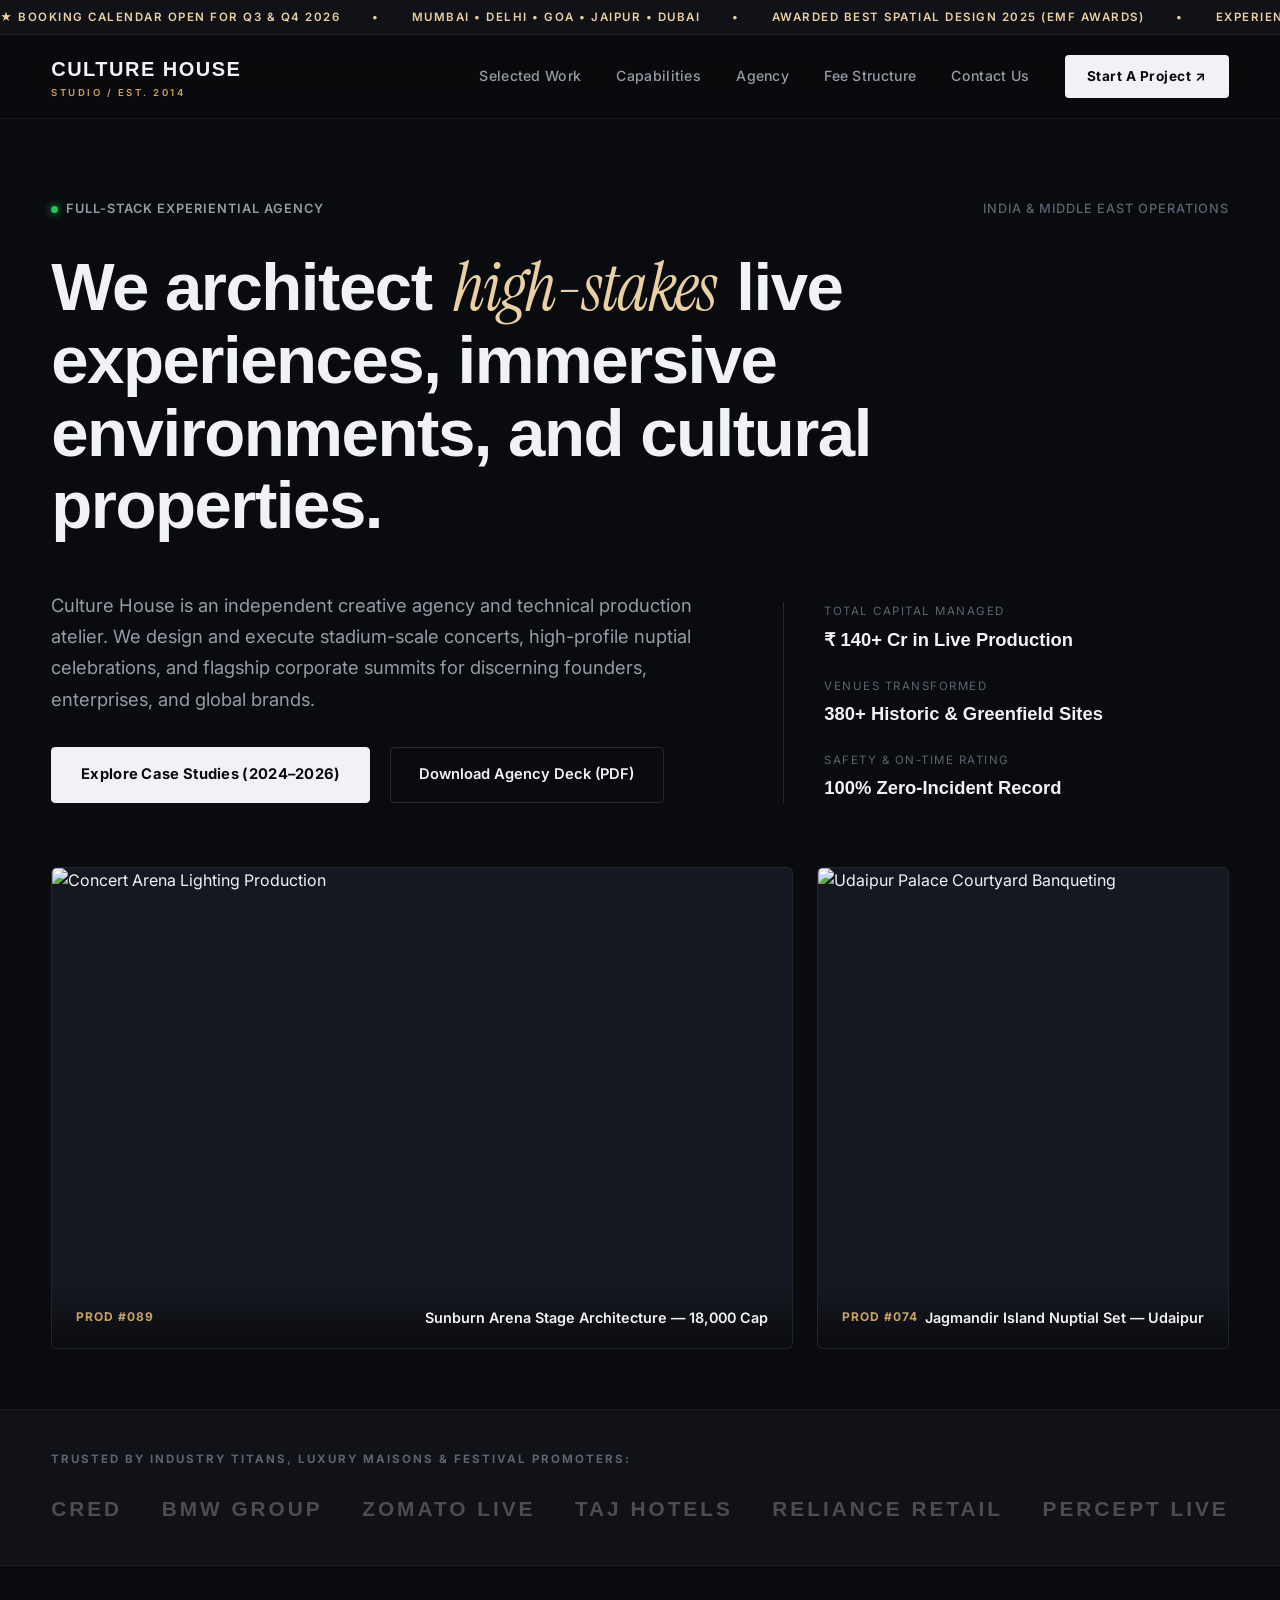
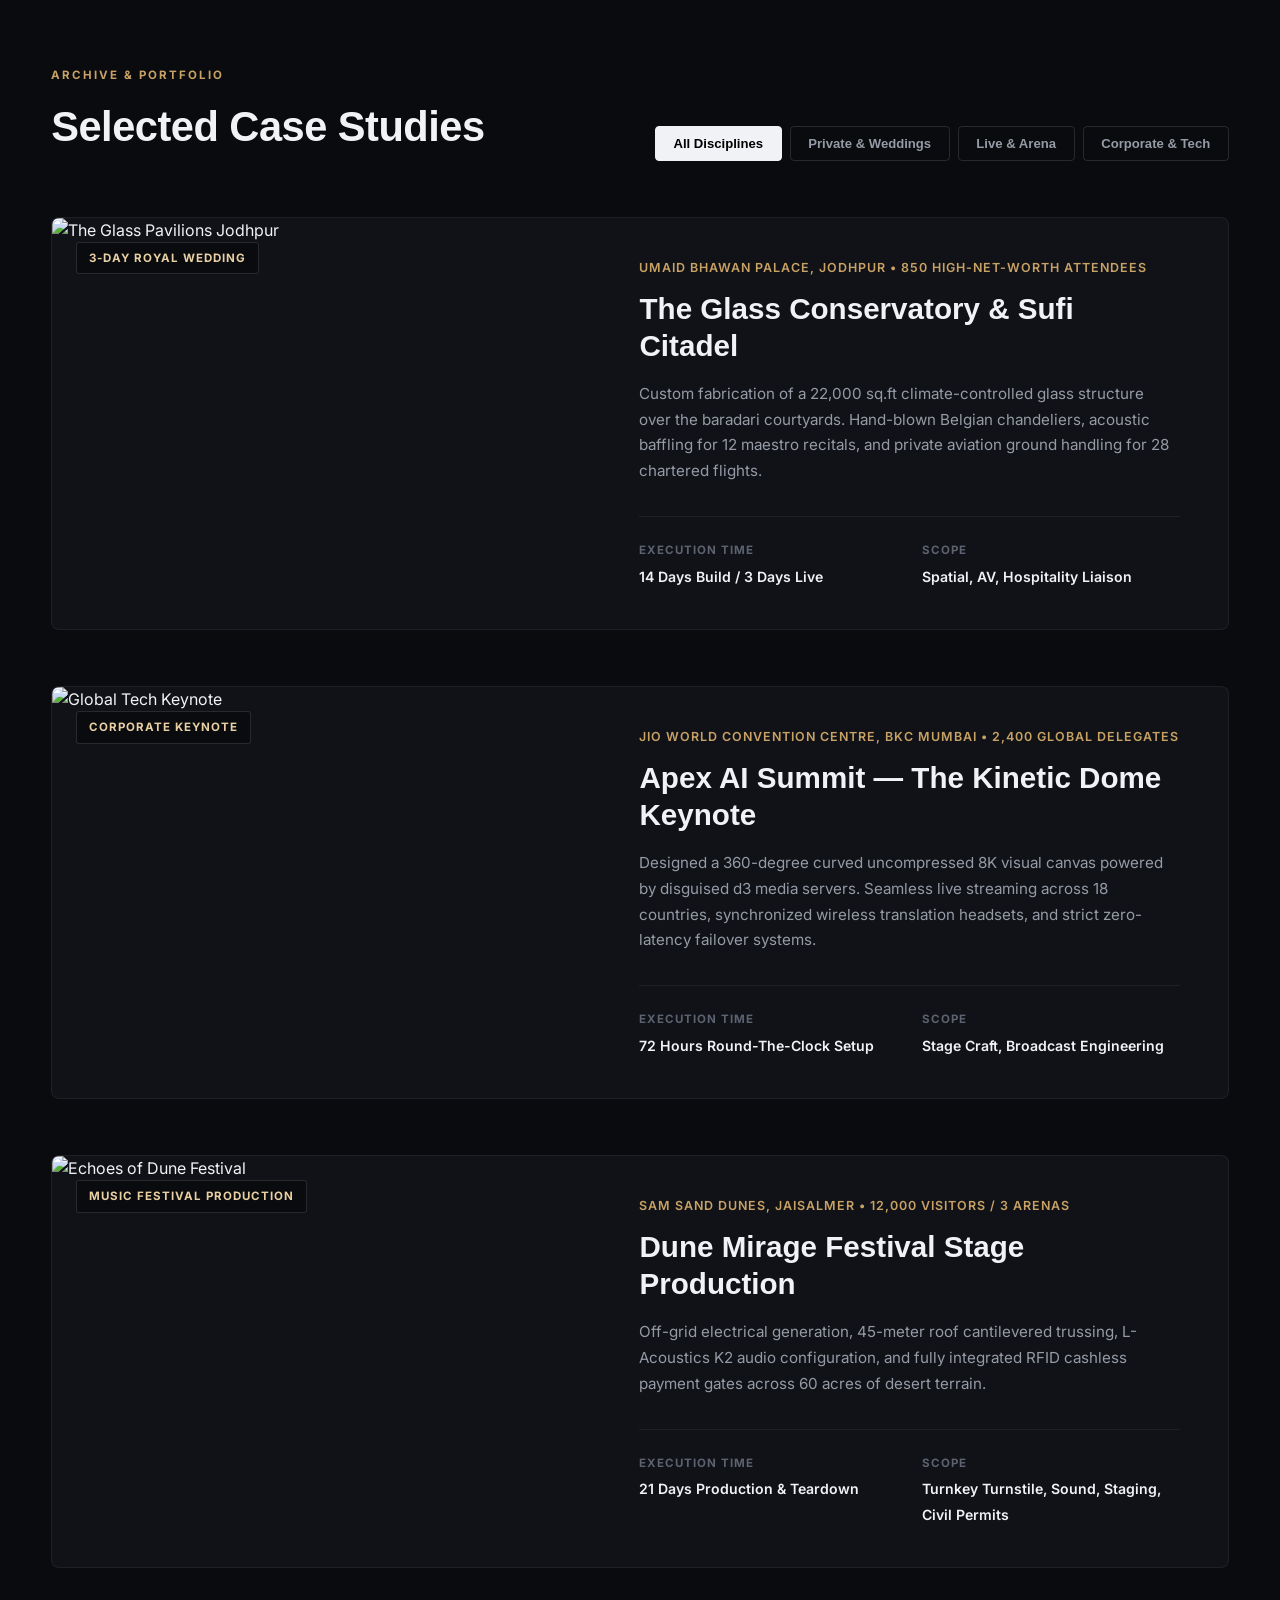
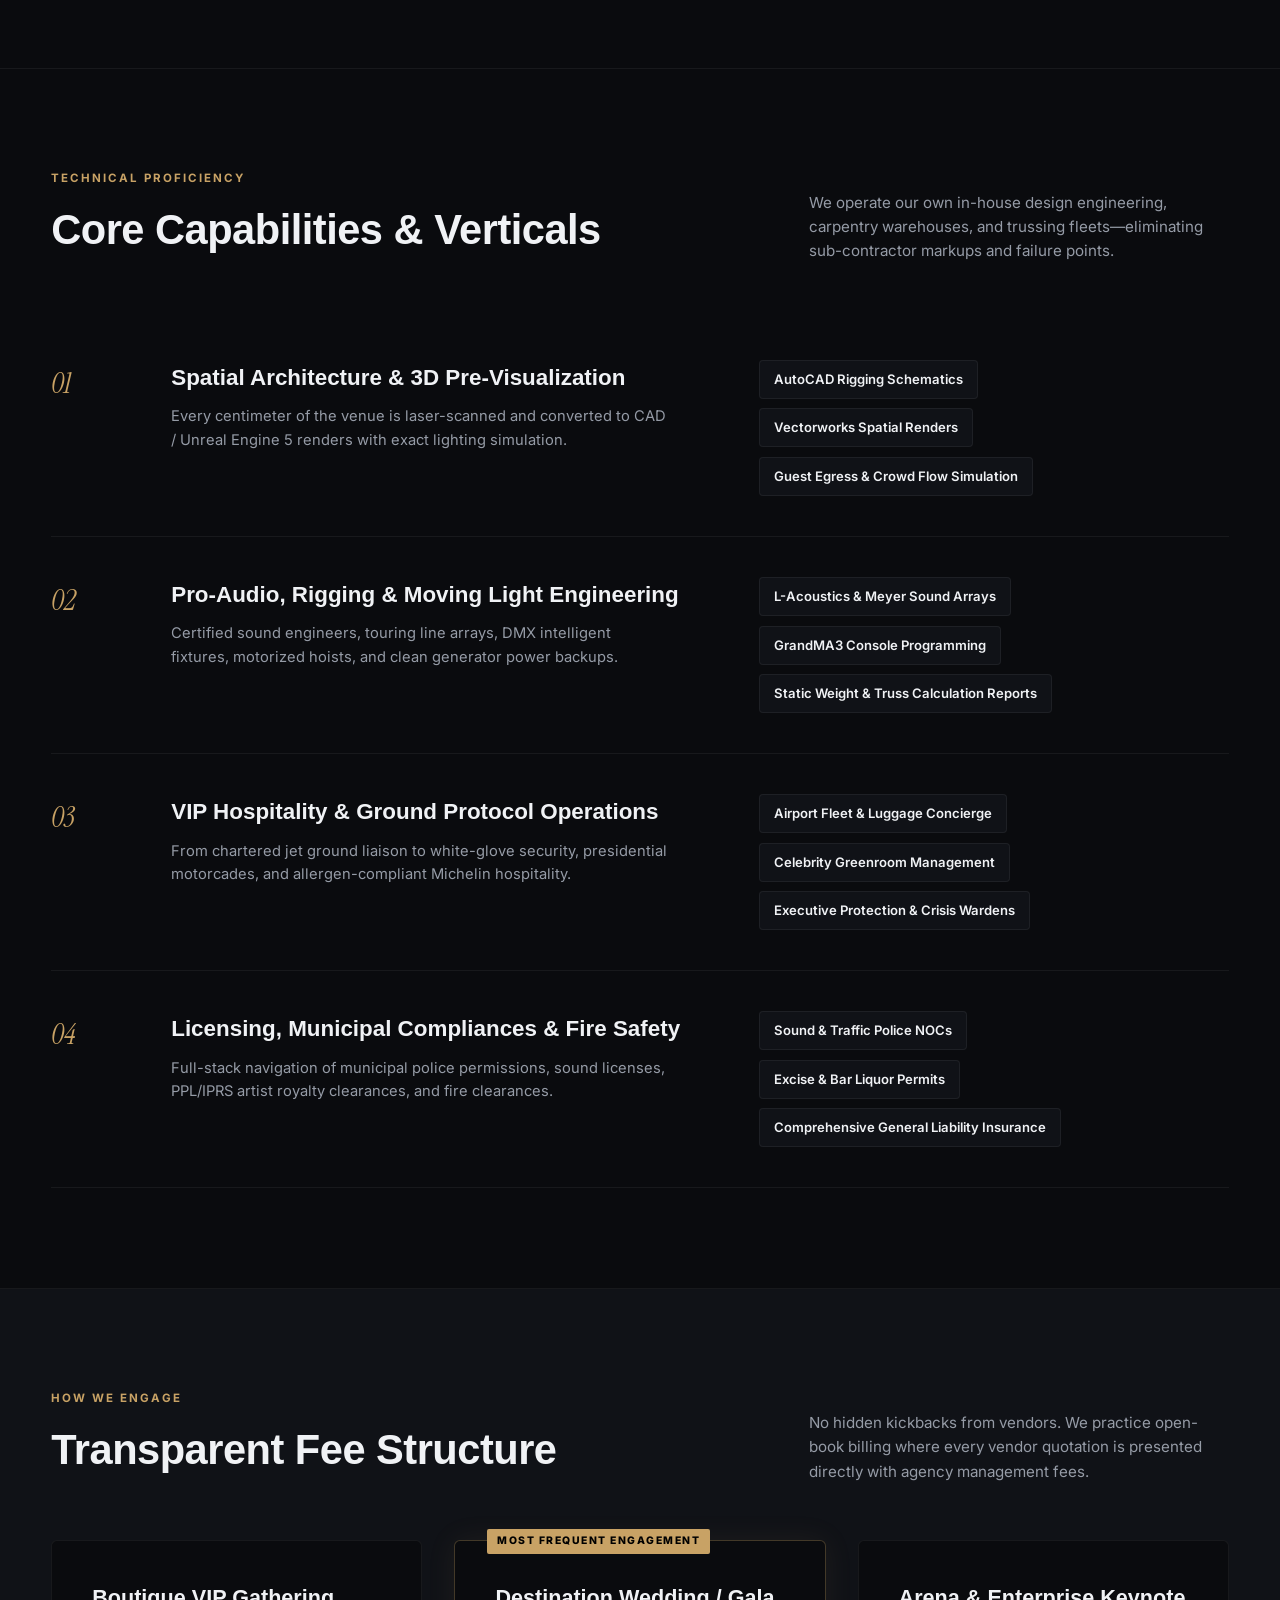
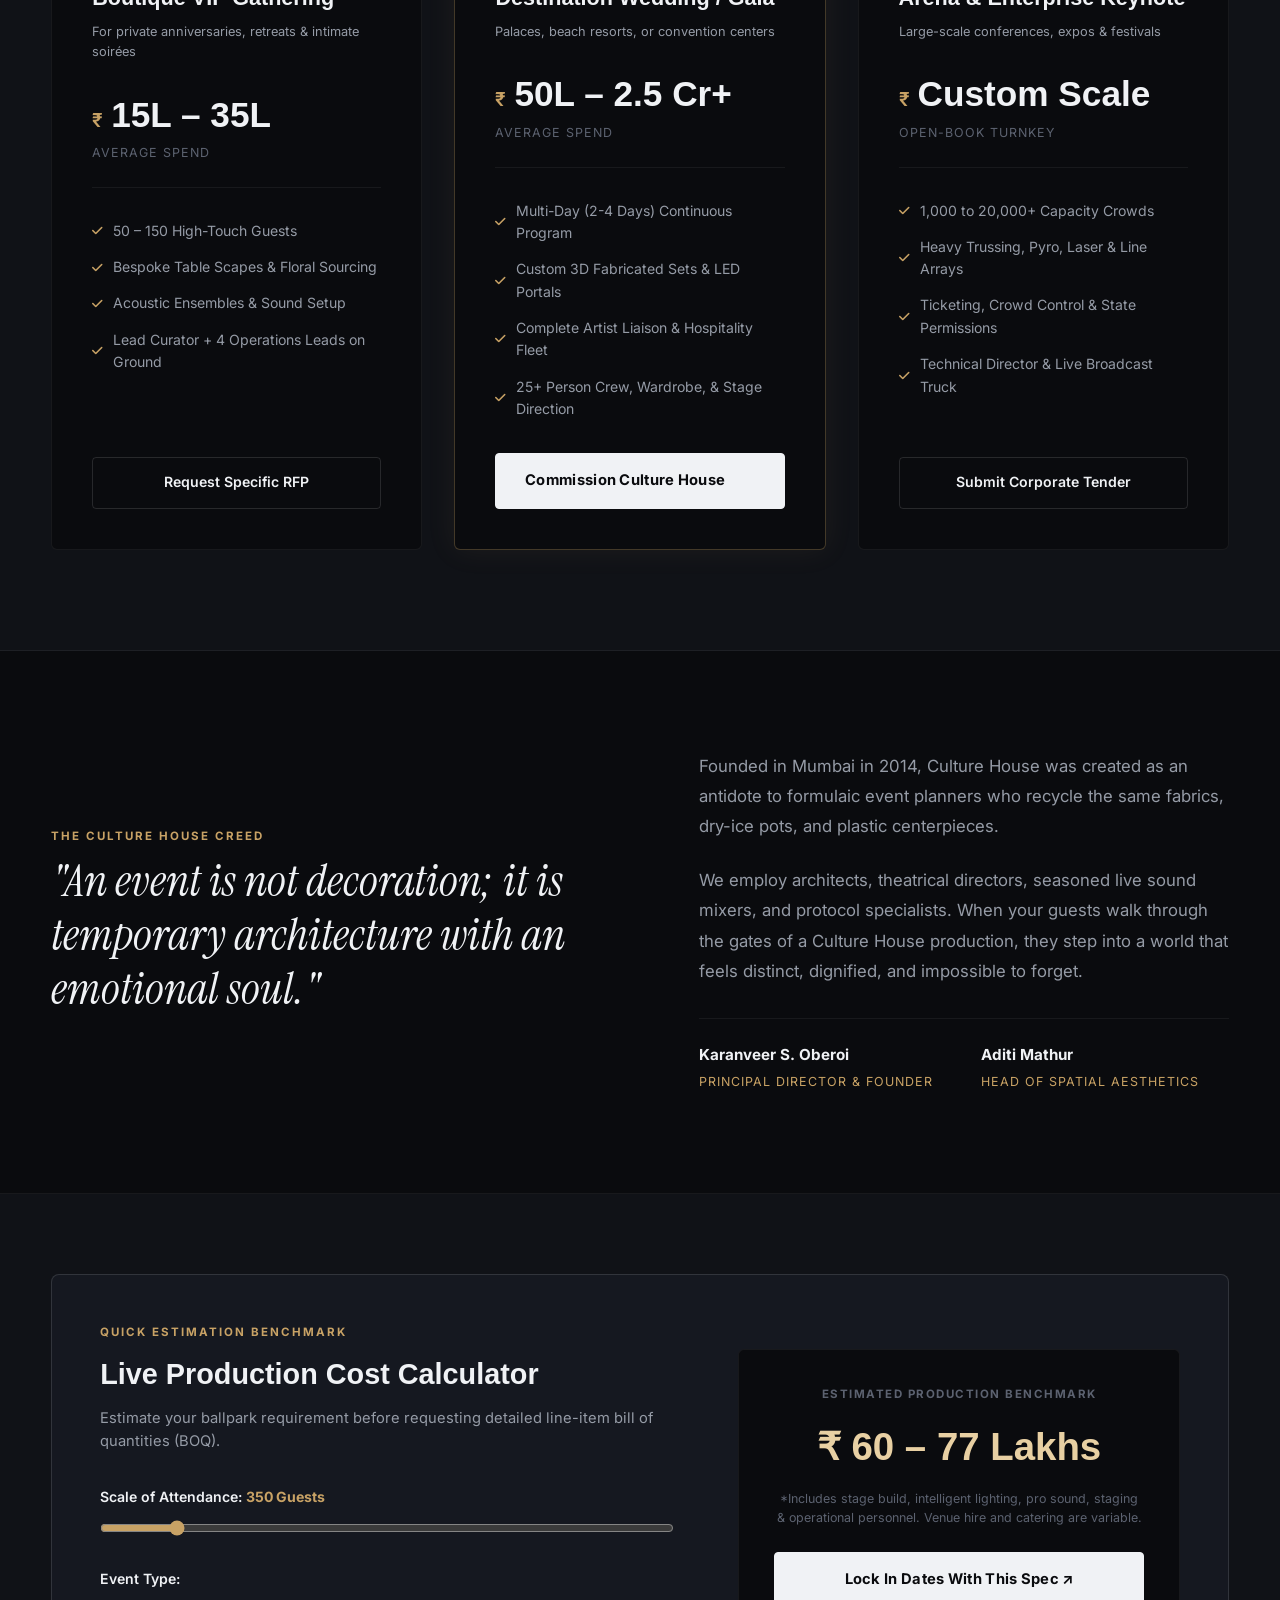
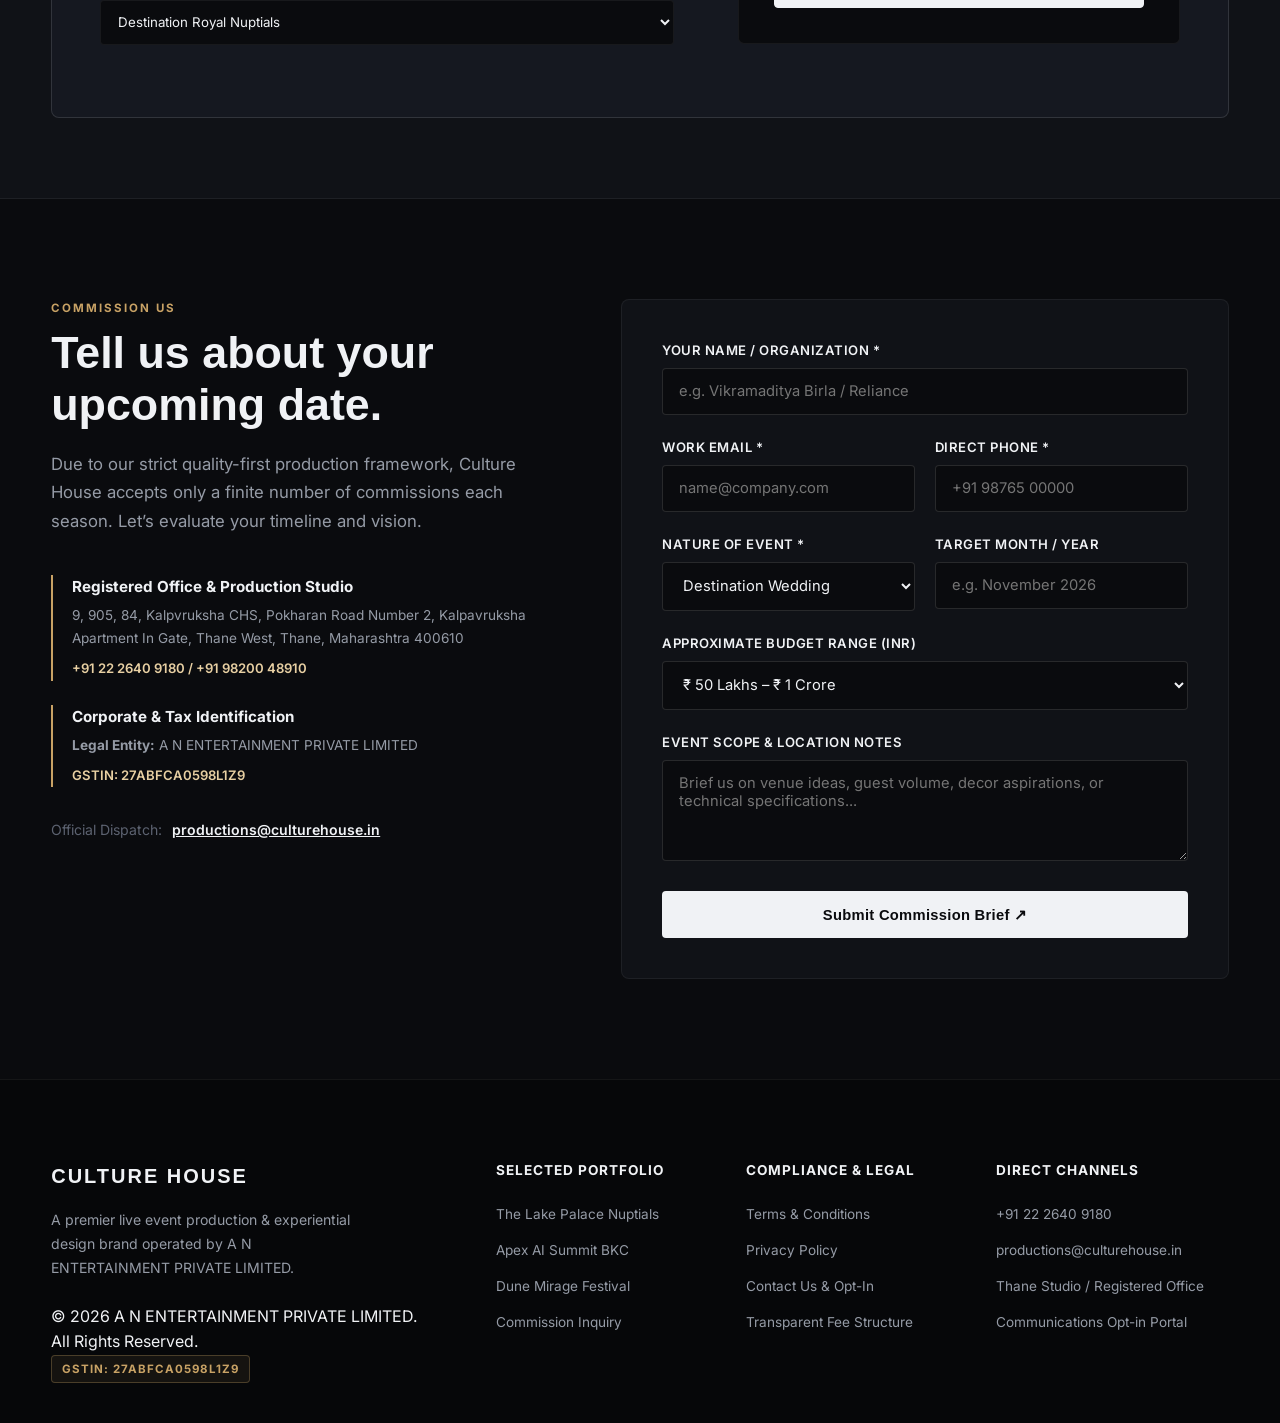
==== index.html @ 65cb6050 "Initial commit: Culture House Event Management website for A N ENTERTAINMENT PRIVATE LIMITED" ====
<!DOCTYPE html>
<html lang="en">
<head>
  <meta charset="UTF-8">
  <meta name="viewport" content="width=device-width, initial-scale=1.0">
  <title>Culture House — Creative Event Production & Experiential Design Agency</title>
  
  <!-- Modern Clean Typography -->
  <link rel="preconnect" href="https://fonts.googleapis.com">
  <link rel="preconnect" href="https://fonts.gstatic.com" crossorigin>
  <link href="https://fonts.googleapis.com/css2?family=Cabinet+Grotesk:wght@500;700;800;900&family=Instrument+Serif:ital@0;1&family=Inter:wght@300;400;500;600;700&display=swap" rel="stylesheet">
  <link rel="stylesheet" href="https://cdnjs.cloudflare.com/ajax/libs/font-awesome/6.5.1/css/all.min.css">
  <link rel="stylesheet" href="styles.css">
</head>
<body>

  <!-- Top Announcement Bar -->
  <div class="top-ticker">
    <div class="ticker-track">
      <span>★ BOOKING CALENDAR OPEN FOR Q3 & Q4 2026</span>
      <span>•</span>
      <span>MUMBAI • DELHI • GOA • JAIPUR • DUBAI</span>
      <span>•</span>
      <span>AWARDED BEST SPATIAL DESIGN 2025 (EMF AWARDS)</span>
      <span>•</span>
      <span>EXPERIENTIAL BRAND LAUNCHES • DESTINATION CELEBRATIONS • LARGE-SCALE ARENAS</span>
      <span>•</span>
      <span>★ BOOKING CALENDAR OPEN FOR Q3 & Q4 2026</span>
      <span>•</span>
      <span>MUMBAI • DELHI • GOA • JAIPUR • DUBAI</span>
    </div>
  </div>

  <!-- Primary Navigation -->
  <header class="site-header" id="siteHeader">
    <div class="header-inner">
      <a href="#" class="site-logo">
        <span class="logo-txt">CULTURE HOUSE</span>
        <span class="logo-sub">STUDIO / EST. 2014</span>
      </a>

      <nav class="nav-links" id="navLinks">
        <a href="#work" class="nav-item">Selected Work</a>
        <a href="#capabilities" class="nav-item">Capabilities</a>
        <a href="#about" class="nav-item">Agency</a>
        <a href="#pricing" class="nav-item">Fee Structure</a>
        <a href="contact.html" class="nav-item">Contact Us</a>
        <a href="contact.html" class="btn-talk">Start A Project ↗</a>
      </nav>

      <button class="mobile-menu-btn" id="mobileMenuBtn" aria-label="Toggle menu">
        <span></span>
        <span></span>
      </button>
    </div>
  </header>

  <!-- Editorial Hero Section -->
  <section class="hero-section">
    <div class="container hero-container">
      
      <div class="hero-header-row">
        <div class="hero-label-tag">
          <span class="dot-live"></span>
          Full-Stack Experiential Agency
        </div>
        <div class="hero-location-tag">
          India & Middle East Operations
        </div>
      </div>

      <h1 class="hero-headline">
        We architect <span class="editorial-italic">high-stakes</span> live experiences, immersive environments, and cultural properties.
      </h1>

      <div class="hero-bottom-grid">
        <div class="hero-summary">
          <p>
            Culture House is an independent creative agency and technical production atelier. We design and execute stadium-scale concerts, high-profile nuptial celebrations, and flagship corporate summits for discerning founders, enterprises, and global brands.
          </p>
          <div class="hero-cta-group">
            <a href="#work" class="btn-solid">Explore Case Studies (2024–2026)</a>
            <a href="#contact" class="btn-outline">Download Agency Deck (PDF)</a>
          </div>
        </div>

        <div class="hero-meta-stats">
          <div class="meta-row">
            <span class="m-title">Total Capital Managed</span>
            <span class="m-val">₹ 140+ Cr in Live Production</span>
          </div>
          <div class="meta-row">
            <span class="m-title">Venues Transformed</span>
            <span class="m-val">380+ Historic & Greenfield Sites</span>
          </div>
          <div class="meta-row">
            <span class="m-title">Safety & On-Time Rating</span>
            <span class="m-val">100% Zero-Incident Record</span>
          </div>
        </div>
      </div>

    </div>

    <!-- Editorial Hero Visual Reel -->
    <div class="hero-imagery-reel">
      <div class="reel-card main-reel">
        <img src="https://images.unsplash.com/photo-1540039155733-5bb30b53aa14?auto=format&fit=crop&w=1200&q=80" alt="Concert Arena Lighting Production">
        <div class="reel-caption">
          <span class="reel-idx">PROD #089</span>
          <span class="reel-name">Sunburn Arena Stage Architecture — 18,000 Cap</span>
        </div>
      </div>
      <div class="reel-card side-reel">
        <img src="https://images.unsplash.com/photo-1519741497674-611481863552?auto=format&fit=crop&w=800&q=80" alt="Udaipur Palace Courtyard Banqueting">
        <div class="reel-caption">
          <span class="reel-idx">PROD #074</span>
          <span class="reel-name">Jagmandir Island Nuptial Set — Udaipur</span>
        </div>
      </div>
    </div>
  </section>

  <!-- Client Logos / Trust Proof -->
  <section class="trust-bar" id="clientele">
    <div class="container">
      <div class="trust-text">TRUSTED BY INDUSTRY TITANS, LUXURY MAISONS & FESTIVAL PROMOTERS:</div>
      <div class="client-logo-grid">
        <div class="logo-unit">CRED</div>
        <div class="logo-unit">BMW GROUP</div>
        <div class="logo-unit">ZOMATO LIVE</div>
        <div class="logo-unit">TAJ HOTELS</div>
        <div class="logo-unit">RELIANCE RETAIL</div>
        <div class="logo-unit">PERCEPT LIVE</div>
      </div>
    </div>
  </section>

  <!-- Case Studies / Selected Work -->
  <section class="work-section" id="work">
    <div class="container">
      <div class="section-title-wrap">
        <div>
          <span class="section-sup">ARCHIVE & PORTFOLIO</span>
          <h2 class="section-main-heading">Selected Case Studies</h2>
        </div>
        <div class="work-category-filters">
          <button class="filter-chip active" data-filter="all">All Disciplines</button>
          <button class="filter-chip" data-filter="wedding">Private & Weddings</button>
          <button class="filter-chip" data-filter="concert">Live & Arena</button>
          <button class="filter-chip" data-filter="corporate">Corporate & Tech</button>
        </div>
      </div>

      <div class="case-study-list">
        
        <!-- Case 1 -->
        <article class="case-card" data-cat="wedding">
          <div class="case-visual">
            <img src="https://images.unsplash.com/photo-1519225429980-715cb0215aed?auto=format&fit=crop&w=1000&q=80" alt="The Glass Pavilions Jodhpur">
            <span class="case-badge">3-Day Royal Wedding</span>
          </div>
          <div class="case-details">
            <div class="case-meta-line">
              <span>Umaid Bhawan Palace, Jodhpur</span>
              <span>•</span>
              <span>850 High-Net-Worth Attendees</span>
            </div>
            <h3 class="case-title">The Glass Conservatory & Sufi Citadel</h3>
            <p class="case-desc">
              Custom fabrication of a 22,000 sq.ft climate-controlled glass structure over the baradari courtyards. Hand-blown Belgian chandeliers, acoustic baffling for 12 maestro recitals, and private aviation ground handling for 28 chartered flights.
            </p>
            <div class="case-specs">
              <div class="spec-col">
                <strong>Execution Time</strong>
                <span>14 Days Build / 3 Days Live</span>
              </div>
              <div class="spec-col">
                <strong>Scope</strong>
                <span>Spatial, AV, Hospitality Liaison</span>
              </div>
            </div>
          </div>
        </article>

        <!-- Case 2 -->
        <article class="case-card" data-cat="corporate">
          <div class="case-visual">
            <img src="https://images.unsplash.com/photo-1492684223066-81342ee5ff30?auto=format&fit=crop&w=1000&q=80" alt="Global Tech Keynote">
            <span class="case-badge">Corporate Keynote</span>
          </div>
          <div class="case-details">
            <div class="case-meta-line">
              <span>Jio World Convention Centre, BKC Mumbai</span>
              <span>•</span>
              <span>2,400 Global Delegates</span>
            </div>
            <h3 class="case-title">Apex AI Summit — The Kinetic Dome Keynote</h3>
            <p class="case-desc">
              Designed a 360-degree curved uncompressed 8K visual canvas powered by disguised d3 media servers. Seamless live streaming across 18 countries, synchronized wireless translation headsets, and strict zero-latency failover systems.
            </p>
            <div class="case-specs">
              <div class="spec-col">
                <strong>Execution Time</strong>
                <span>72 Hours Round-The-Clock Setup</span>
              </div>
              <div class="spec-col">
                <strong>Scope</strong>
                <span>Stage Craft, Broadcast Engineering</span>
              </div>
            </div>
          </div>
        </article>

        <!-- Case 3 -->
        <article class="case-card" data-cat="concert">
          <div class="case-visual">
            <img src="https://images.unsplash.com/photo-1470225620780-dba8ba36b745?auto=format&fit=crop&w=1000&q=80" alt="Echoes of Dune Festival">
            <span class="case-badge">Music Festival Production</span>
          </div>
          <div class="case-details">
            <div class="case-meta-line">
              <span>Sam Sand Dunes, Jaisalmer</span>
              <span>•</span>
              <span>12,000 Visitors / 3 Arenas</span>
            </div>
            <h3 class="case-title">Dune Mirage Festival Stage Production</h3>
            <p class="case-desc">
              Off-grid electrical generation, 45-meter roof cantilevered trussing, L-Acoustics K2 audio configuration, and fully integrated RFID cashless payment gates across 60 acres of desert terrain.
            </p>
            <div class="case-specs">
              <div class="spec-col">
                <strong>Execution Time</strong>
                <span>21 Days Production & Teardown</span>
              </div>
              <div class="spec-col">
                <strong>Scope</strong>
                <span>Turnkey Turnstile, Sound, Staging, Civil Permits</span>
              </div>
            </div>
          </div>
        </article>

      </div>
    </div>
  </section>

  <!-- Capabilities & Architecture (No AI Fluff) -->
  <section class="capabilities-section" id="capabilities">
    <div class="container">
      <div class="section-title-wrap">
        <div>
          <span class="section-sup">TECHNICAL PROFICIENCY</span>
          <h2 class="section-main-heading">Core Capabilities & Verticals</h2>
        </div>
        <p class="section-side-note">
          We operate our own in-house design engineering, carpentry warehouses, and trussing fleets—eliminating sub-contractor markups and failure points.
        </p>
      </div>

      <div class="cap-table">
        
        <div class="cap-row">
          <div class="cap-num">01</div>
          <div class="cap-title">
            <h3>Spatial Architecture & 3D Pre-Visualization</h3>
            <p>Every centimeter of the venue is laser-scanned and converted to CAD / Unreal Engine 5 renders with exact lighting simulation.</p>
          </div>
          <div class="cap-deliverables">
            <span>AutoCAD Rigging Schematics</span>
            <span>Vectorworks Spatial Renders</span>
            <span>Guest Egress & Crowd Flow Simulation</span>
          </div>
        </div>

        <div class="cap-row">
          <div class="cap-num">02</div>
          <div class="cap-title">
            <h3>Pro-Audio, Rigging & Moving Light Engineering</h3>
            <p>Certified sound engineers, touring line arrays, DMX intelligent fixtures, motorized hoists, and clean generator power backups.</p>
          </div>
          <div class="cap-deliverables">
            <span>L-Acoustics & Meyer Sound Arrays</span>
            <span>GrandMA3 Console Programming</span>
            <span>Static Weight & Truss Calculation Reports</span>
          </div>
        </div>

        <div class="cap-row">
          <div class="cap-num">03</div>
          <div class="cap-title">
            <h3>VIP Hospitality & Ground Protocol Operations</h3>
            <p>From chartered jet ground liaison to white-glove security, presidential motorcades, and allergen-compliant Michelin hospitality.</p>
          </div>
          <div class="cap-deliverables">
            <span>Airport Fleet & Luggage Concierge</span>
            <span>Celebrity Greenroom Management</span>
            <span>Executive Protection & Crisis Wardens</span>
          </div>
        </div>

        <div class="cap-row">
          <div class="cap-num">04</div>
          <div class="cap-title">
            <h3>Licensing, Municipal Compliances & Fire Safety</h3>
            <p>Full-stack navigation of municipal police permissions, sound licenses, PPL/IPRS artist royalty clearances, and fire clearances.</p>
          </div>
          <div class="cap-deliverables">
            <span>Sound & Traffic Police NOCs</span>
            <span>Excise & Bar Liquor Permits</span>
            <span>Comprehensive General Liability Insurance</span>
          </div>
        </div>

      </div>
    </div>
  </section>

  <!-- Pricing / Fee Model (Professional & Honest) -->
  <section class="pricing-section" id="pricing">
    <div class="container">
      <div class="section-title-wrap">
        <div>
          <span class="section-sup">HOW WE ENGAGE</span>
          <h2 class="section-main-heading">Transparent Fee Structure</h2>
        </div>
        <p class="section-side-note">
          No hidden kickbacks from vendors. We practice open-book billing where every vendor quotation is presented directly with agency management fees.
        </p>
      </div>

      <div class="pricing-grid">
        
        <div class="price-card">
          <div class="p-header">
            <h4>Boutique VIP Gathering</h4>
            <span class="p-ideal">For private anniversaries, retreats & intimate soirées</span>
          </div>
          <div class="p-cost">
            <span class="currency">₹</span>
            <span class="val">15L – 35L</span>
            <span class="unit">average spend</span>
          </div>
          <ul class="p-features">
            <li><i class="fa-solid fa-check"></i> 50 – 150 High-Touch Guests</li>
            <li><i class="fa-solid fa-check"></i> Bespoke Table Scapes & Floral Sourcing</li>
            <li><i class="fa-solid fa-check"></i> Acoustic Ensembles & Sound Setup</li>
            <li><i class="fa-solid fa-check"></i> Lead Curator + 4 Operations Leads on Ground</li>
          </ul>
          <a href="#contact" class="btn-outline-dark">Request Specific RFP</a>
        </div>

        <div class="price-card featured-card">
          <div class="featured-tag">MOST FREQUENT ENGAGEMENT</div>
          <div class="p-header">
            <h4>Destination Wedding / Gala</h4>
            <span class="p-ideal">Palaces, beach resorts, or convention centers</span>
          </div>
          <div class="p-cost">
            <span class="currency">₹</span>
            <span class="val">50L – 2.5 Cr+</span>
            <span class="unit">average spend</span>
          </div>
          <ul class="p-features">
            <li><i class="fa-solid fa-check"></i> Multi-Day (2-4 Days) Continuous Program</li>
            <li><i class="fa-solid fa-check"></i> Custom 3D Fabricated Sets & LED Portals</li>
            <li><i class="fa-solid fa-check"></i> Complete Artist Liaison & Hospitality Fleet</li>
            <li><i class="fa-solid fa-check"></i> 25+ Person Crew, Wardrobe, & Stage Direction</li>
          </ul>
          <a href="#contact" class="btn-solid">Commission Culture House</a>
        </div>

        <div class="price-card">
          <div class="p-header">
            <h4>Arena & Enterprise Keynote</h4>
            <span class="p-ideal">Large-scale conferences, expos & festivals</span>
          </div>
          <div class="p-cost">
            <span class="currency">₹</span>
            <span class="val">Custom Scale</span>
            <span class="unit">open-book turnkey</span>
          </div>
          <ul class="p-features">
            <li><i class="fa-solid fa-check"></i> 1,000 to 20,000+ Capacity Crowds</li>
            <li><i class="fa-solid fa-check"></i> Heavy Trussing, Pyro, Laser & Line Arrays</li>
            <li><i class="fa-solid fa-check"></i> Ticketing, Crowd Control & State Permissions</li>
            <li><i class="fa-solid fa-check"></i> Technical Director & Live Broadcast Truck</li>
          </ul>
          <a href="#contact" class="btn-outline-dark">Submit Corporate Tender</a>
        </div>

      </div>
    </div>
  </section>

  <!-- Agency Credo / About -->
  <section class="credo-section" id="about">
    <div class="container credo-container">
      <div class="credo-left">
        <span class="section-sup">THE CULTURE HOUSE CREED</span>
        <h2>"An event is not decoration; it is temporary architecture with an emotional soul."</h2>
      </div>
      <div class="credo-right">
        <p>
          Founded in Mumbai in 2014, Culture House was created as an antidote to formulaic event planners who recycle the same fabrics, dry-ice pots, and plastic centerpieces.
        </p>
        <p>
          We employ architects, theatrical directors, seasoned live sound mixers, and protocol specialists. When your guests walk through the gates of a Culture House production, they step into a world that feels distinct, dignified, and impossible to forget.
        </p>
        <div class="founder-sign">
          <div class="f-info">
            <strong>Karanveer S. Oberoi</strong>
            <span>Principal Director & Founder</span>
          </div>
          <div class="f-info">
            <strong>Aditi Mathur</strong>
            <span>Head of Spatial Aesthetics</span>
          </div>
        </div>
      </div>
    </div>
  </section>

  <!-- Interactive Project Cost Estimator -->
  <section class="estimator-section">
    <div class="container">
      <div class="estimator-box">
        <div class="est-left">
          <span class="section-sup">QUICK ESTIMATION BENCHMARK</span>
          <h3>Live Production Cost Calculator</h3>
          <p>Estimate your ballpark requirement before requesting detailed line-item bill of quantities (BOQ).</p>
          
          <div class="est-control">
            <label>Scale of Attendance: <strong id="estGuestLabel">350 Guests</strong></label>
            <input type="range" id="estRange" min="50" max="2500" step="50" value="350">
          </div>

          <div class="est-control">
            <label>Event Type:</label>
            <select id="estType" class="est-select">
              <option value="destination_wedding">Destination Royal Nuptials</option>
              <option value="corporate_summit">Flagship Corporate Summit</option>
              <option value="concert_festival">Live Arena Music Festival</option>
              <option value="private_soirée">Curated Private Soirée</option>
            </select>
          </div>
        </div>

        <div class="est-right">
          <span class="est-sub">ESTIMATED PRODUCTION BENCHMARK</span>
          <div class="est-figure" id="estTotalFigure">₹ 48 – 62 Lakhs</div>
          <p class="est-note">*Includes stage build, intelligent lighting, pro sound, staging & operational personnel. Venue hire and catering are variable.</p>
          <a href="#contact" class="btn-solid est-btn">Lock In Dates With This Spec ↗</a>
        </div>
      </div>
    </div>
  </section>

  <!-- Project Brief / Contact Section -->
  <section class="contact-section" id="contact">
    <div class="container contact-container">
      
      <div class="contact-intro">
        <span class="section-sup">COMMISSION US</span>
        <h2 class="contact-headline">Tell us about your upcoming date.</h2>
        <p>
          Due to our strict quality-first production framework, Culture House accepts only a finite number of commissions each season. Let’s evaluate your timeline and vision.
        </p>

        <div class="office-cards">
          <div class="off-card">
            <h4>Registered Office & Production Studio</h4>
            <p>9, 905, 84, Kalpvruksha CHS, Pokharan Road Number 2, Kalpavruksha Apartment In Gate, Thane West, Thane, Maharashtra 400610</p>
            <span class="tel">+91 22 2640 9180 / +91 98200 48910</span>
          </div>
          <div class="off-card">
            <h4>Corporate & Tax Identification</h4>
            <p><strong>Legal Entity:</strong> A N ENTERTAINMENT PRIVATE LIMITED</p>
            <span class="tel">GSTIN: 27ABFCA0598L1Z9</span>
          </div>
        </div>

        <div class="direct-email">
          <span>Official Dispatch:</span>
          <a href="mailto:productions@culturehouse.in">productions@culturehouse.in</a>
        </div>
      </div>

      <div class="contact-form-wrapper">
        <form id="projectBriefForm" class="rfp-form">
          <div class="f-group">
            <label>Your Name / Organization *</label>
            <input type="text" id="rfpName" placeholder="e.g. Vikramaditya Birla / Reliance" required>
          </div>

          <div class="f-row">
            <div class="f-group">
              <label>Work Email *</label>
              <input type="email" id="rfpEmail" placeholder="name@company.com" required>
            </div>
            <div class="f-group">
              <label>Direct Phone *</label>
              <input type="tel" id="rfpPhone" placeholder="+91 98765 00000" required>
            </div>
          </div>

          <div class="f-row">
            <div class="f-group">
              <label>Nature of Event *</label>
              <select id="rfpCategory" required>
                <option value="Destination Wedding">Destination Wedding</option>
                <option value="Corporate Gala & Summit">Corporate Gala & Summit</option>
                <option value="Music Festival / Arena">Music Festival / Arena</option>
                <option value="Private VIP Soirée">Private VIP Soirée</option>
                <option value="Spatial Architecture / Retainer">Spatial Architecture / Retainer</option>
              </select>
            </div>
            <div class="f-group">
              <label>Target Month / Year</label>
              <input type="text" id="rfpTimeline" placeholder="e.g. November 2026">
            </div>
          </div>

          <div class="f-group">
            <label>Approximate Budget Range (INR)</label>
            <select id="rfpBudget">
              <option value="25L - 50L">₹ 25 Lakhs – ₹ 50 Lakhs</option>
              <option value="50L - 1 Cr" selected>₹ 50 Lakhs – ₹ 1 Crore</option>
              <option value="1 Cr - 3 Cr">₹ 1 Crore – ₹ 3 Crores</option>
              <option value="3 Cr+">₹ 3 Crores and Above</option>
            </select>
          </div>

          <div class="f-group">
            <label>Event Scope & Location Notes</label>
            <textarea id="rfpNotes" rows="4" placeholder="Brief us on venue ideas, guest volume, decor aspirations, or technical specifications..."></textarea>
          </div>

          <button type="submit" class="btn-solid submit-btn" id="btnSubmitRfp">
            Submit Commission Brief ↗
          </button>
          
          <div id="rfpResponse" class="rfp-alert-box hidden">
            Thank you. Your brief has been routed to our Operations Director. We will reply within 4 working hours.
          </div>
        </form>
      </div>

    </div>
  </section>

  <!-- Footer -->
  <footer class="site-footer">
    <div class="container footer-grid">
      <div class="f-brand">
        <h3>CULTURE HOUSE</h3>
        <p>A premier live event production & experiential design brand operated by A N ENTERTAINMENT PRIVATE LIMITED.</p>
        <span class="f-copy">© 2026 A N ENTERTAINMENT PRIVATE LIMITED. All Rights Reserved.</span>
        <div class="legal-badge-footer">
          <span>GSTIN: 27ABFCA0598L1Z9</span>
        </div>
      </div>

      <div class="f-links">
        <h5>Selected Portfolio</h5>
        <ul>
          <li><a href="#work">The Lake Palace Nuptials</a></li>
          <li><a href="#work">Apex AI Summit BKC</a></li>
          <li><a href="#work">Dune Mirage Festival</a></li>
          <li><a href="contact.html">Commission Inquiry</a></li>
        </ul>
      </div>

      <div class="f-links">
        <h5>Compliance & Legal</h5>
        <ul>
          <li><a href="terms.html">Terms & Conditions</a></li>
          <li><a href="privacy.html">Privacy Policy</a></li>
          <li><a href="contact.html">Contact Us & Opt-In</a></li>
          <li><a href="#pricing">Transparent Fee Structure</a></li>
        </ul>
      </div>

      <div class="f-links">
        <h5>Direct Channels</h5>
        <ul>
          <li><a href="tel:+912226409180">+91 22 2640 9180</a></li>
          <li><a href="mailto:productions@culturehouse.in">productions@culturehouse.in</a></li>
          <li><a href="contact.html">Thane Studio / Registered Office</a></li>
          <li><a href="contact.html">Communications Opt-in Portal</a></li>
        </ul>
      </div>
    </div>
  </footer>

  <script src="script.js"></script>
</body>
</html>
---- styles.css ----
/* ==========================================================================
   CULTURE HOUSE — Creative Agency & Event Production Atelier
   Architectural & Editorial Modern Minimalist Style
   Strictly Zero Generic AI Slop
   ========================================================================== */

:root {
  /* Editorial Palette: Stark Dark Architecture with Chalk and Warm Titanium */
  --bg-primary: #0a0b0e;
  --bg-secondary: #101217;
  --bg-surface: #151820;
  --bg-elevated: #1d212c;
  
  --text-main: #f0f2f5;
  --text-muted: #959ba6;
  --text-dim: #5c6270;
  
  --accent-gold: #c8a265;
  --accent-gold-light: #e8d0a3;
  --accent-gold-soft: rgba(200, 162, 101, 0.12);
  
  --border-strong: rgba(255, 255, 255, 0.12);
  --border-subtle: rgba(255, 255, 255, 0.06);
  --border-gold: rgba(200, 162, 101, 0.3);

  --font-display: 'Cabinet Grotesk', -apple-system, BlinkMacSystemFont, sans-serif;
  --font-serif: 'Instrument Serif', Georgia, serif;
  --font-body: 'Inter', -apple-system, BlinkMacSystemFont, sans-serif;

  --ease-fluid: cubic-bezier(0.16, 1, 0.3, 1);
  --transition: all 0.3s var(--ease-fluid);
}

/* Reset */
*, *::before, *::after {
  margin: 0;
  padding: 0;
  box-sizing: border-box;
}

html {
  scroll-behavior: smooth;
  font-size: 16px;
  background-color: var(--bg-primary);
}

body {
  font-family: var(--font-body);
  color: var(--text-main);
  background-color: var(--bg-primary);
  line-height: 1.6;
  -webkit-font-smoothing: antialiased;
  overflow-x: hidden;
}

img {
  max-width: 100%;
  display: block;
}

a {
  color: inherit;
  text-decoration: none;
  transition: var(--transition);
}

ul {
  list-style: none;
}

.container {
  width: 92%;
  max-width: 1360px;
  margin: 0 auto;
}

/* Top Ticker */
.top-ticker {
  background: var(--bg-secondary);
  border-bottom: 1px solid var(--border-subtle);
  padding: 8px 0;
  overflow: hidden;
  white-space: nowrap;
  font-size: 0.72rem;
  letter-spacing: 1.5px;
  font-weight: 600;
  color: var(--accent-gold-light);
}

.ticker-track {
  display: inline-flex;
  gap: 2rem;
  animation: marquee 35s linear infinite;
}

@keyframes marquee {
  0% { transform: translateX(0); }
  100% { transform: translateX(-50%); }
}

/* Header */
.site-header {
  position: sticky;
  top: 0;
  z-index: 1000;
  background: rgba(10, 11, 14, 0.9);
  backdrop-filter: blur(16px);
  border-bottom: 1px solid var(--border-subtle);
  padding: 1.1rem 0;
}

.header-inner {
  width: 92%;
  max-width: 1360px;
  margin: 0 auto;
  display: flex;
  align-items: center;
  justify-content: space-between;
}

.site-logo {
  display: flex;
  flex-direction: column;
}

.logo-txt {
  font-family: var(--font-display);
  font-size: 1.25rem;
  font-weight: 900;
  letter-spacing: 1.5px;
  color: var(--text-main);
}

.logo-sub {
  font-size: 0.6rem;
  font-weight: 600;
  letter-spacing: 2.5px;
  color: var(--accent-gold);
}

.nav-links {
  display: flex;
  align-items: center;
  gap: 2.2rem;
}

.nav-item {
  font-size: 0.88rem;
  font-weight: 500;
  color: var(--text-muted);
  letter-spacing: 0.3px;
}

.nav-item:hover {
  color: var(--text-main);
}

.btn-talk {
  background: var(--text-main);
  color: #0a0b0e !important;
  font-size: 0.85rem;
  font-weight: 700;
  padding: 0.65rem 1.4rem;
  border-radius: 4px;
  letter-spacing: 0.5px;
  transition: var(--transition);
}

.btn-talk:hover {
  background: var(--accent-gold-light);
  transform: translateY(-1px);
}

.mobile-menu-btn {
  display: none;
  background: transparent;
  border: none;
  flex-direction: column;
  gap: 6px;
  cursor: pointer;
}

.mobile-menu-btn span {
  width: 24px;
  height: 2px;
  background-color: var(--text-main);
}

/* Global Buttons */
.btn-solid {
  display: inline-block;
  background: var(--text-main);
  color: #0a0b0e;
  font-size: 0.92rem;
  font-weight: 700;
  padding: 0.95rem 1.8rem;
  border-radius: 4px;
  letter-spacing: 0.3px;
  transition: var(--transition);
  border: 1px solid var(--text-main);
}

.btn-solid:hover {
  background: var(--accent-gold);
  border-color: var(--accent-gold);
  color: #000;
}

.btn-outline {
  display: inline-block;
  background: transparent;
  color: var(--text-main);
  border: 1px solid var(--border-strong);
  font-size: 0.92rem;
  font-weight: 600;
  padding: 0.95rem 1.8rem;
  border-radius: 4px;
  transition: var(--transition);
}

.btn-outline:hover {
  border-color: var(--text-main);
  background: rgba(255, 255, 255, 0.05);
}

.btn-outline-dark {
  display: block;
  text-align: center;
  border: 1px solid var(--border-strong);
  padding: 0.85rem;
  border-radius: 4px;
  font-size: 0.88rem;
  font-weight: 600;
  color: var(--text-main);
  margin-top: 1.5rem;
  transition: var(--transition);
}

.btn-outline-dark:hover {
  background: var(--text-main);
  color: #000;
}

/* Hero Section */
.hero-section {
  padding: 80px 0 60px;
  border-bottom: 1px solid var(--border-subtle);
}

.hero-header-row {
  display: flex;
  align-items: center;
  justify-content: space-between;
  margin-bottom: 2rem;
}

.hero-label-tag {
  display: inline-flex;
  align-items: center;
  gap: 8px;
  font-size: 0.8rem;
  font-weight: 600;
  letter-spacing: 1px;
  color: var(--text-muted);
  text-transform: uppercase;
}

.dot-live {
  width: 7px;
  height: 7px;
  background-color: #22c55e;
  border-radius: 50%;
  display: inline-block;
  box-shadow: 0 0 8px #22c55e;
}

.hero-location-tag {
  font-size: 0.8rem;
  font-weight: 500;
  color: var(--text-dim);
  text-transform: uppercase;
  letter-spacing: 1px;
}

.hero-headline {
  font-family: var(--font-display);
  font-size: 4.2rem;
  font-weight: 800;
  line-height: 1.08;
  letter-spacing: -1.5px;
  color: var(--text-main);
  max-width: 1100px;
  margin-bottom: 3rem;
}

.editorial-italic {
  font-family: var(--font-serif);
  font-weight: 400;
  font-style: italic;
  color: var(--accent-gold-light);
  padding: 0 4px;
}

.hero-bottom-grid {
  display: grid;
  grid-template-columns: 1.2fr 0.8fr;
  gap: 4rem;
  align-items: flex-end;
  margin-bottom: 4rem;
}

.hero-summary p {
  font-size: 1.15rem;
  color: var(--text-muted);
  line-height: 1.7;
  max-width: 680px;
  margin-bottom: 2rem;
}

.hero-cta-group {
  display: flex;
  gap: 1.2rem;
  flex-wrap: wrap;
}

.hero-meta-stats {
  border-left: 1px solid var(--border-strong);
  padding-left: 2.5rem;
  display: flex;
  flex-direction: column;
  gap: 1.4rem;
}

.meta-row .m-title {
  display: block;
  font-size: 0.72rem;
  text-transform: uppercase;
  letter-spacing: 1.5px;
  color: var(--text-dim);
  margin-bottom: 4px;
}

.meta-row .m-val {
  font-size: 1.15rem;
  font-weight: 700;
  color: var(--text-main);
  font-family: var(--font-display);
}

/* Hero Imagery Reel */
.hero-imagery-reel {
  width: 92%;
  max-width: 1360px;
  margin: 0 auto;
  display: grid;
  grid-template-columns: 1.8fr 1fr;
  gap: 1.5rem;
}

.reel-card {
  position: relative;
  border-radius: 6px;
  overflow: hidden;
  background: var(--bg-surface);
  border: 1px solid var(--border-subtle);
}

.reel-card img {
  width: 100%;
  height: 480px;
  object-fit: cover;
  transition: transform 0.8s var(--ease-fluid);
}

.reel-card:hover img {
  transform: scale(1.03);
}

.reel-caption {
  position: absolute;
  bottom: 0;
  left: 0;
  width: 100%;
  padding: 1.2rem 1.5rem;
  background: linear-gradient(180deg, transparent 0%, rgba(10, 11, 14, 0.95) 100%);
  display: flex;
  justify-content: space-between;
  align-items: center;
}

.reel-idx {
  font-size: 0.75rem;
  font-weight: 700;
  letter-spacing: 1px;
  color: var(--accent-gold);
}

.reel-name {
  font-size: 0.9rem;
  font-weight: 600;
  color: var(--text-main);
}

/* Trust Bar */
.trust-bar {
  padding: 40px 0;
  border-bottom: 1px solid var(--border-subtle);
  background: var(--bg-secondary);
}

.trust-text {
  font-size: 0.72rem;
  font-weight: 700;
  letter-spacing: 2px;
  color: var(--text-dim);
  margin-bottom: 1.5rem;
}

.client-logo-grid {
  display: flex;
  justify-content: space-between;
  align-items: center;
  gap: 2rem;
  flex-wrap: wrap;
}

.logo-unit {
  font-family: var(--font-display);
  font-size: 1.3rem;
  font-weight: 800;
  letter-spacing: 3px;
  color: rgba(255, 255, 255, 0.25);
  transition: var(--transition);
}

.logo-unit:hover {
  color: var(--text-main);
}

/* Section Shared Typography */
.section-title-wrap {
  display: flex;
  justify-content: space-between;
  align-items: flex-end;
  margin-bottom: 3.5rem;
  gap: 2rem;
}

.section-sup {
  display: block;
  font-size: 0.72rem;
  font-weight: 700;
  letter-spacing: 2px;
  color: var(--accent-gold);
  margin-bottom: 0.6rem;
  text-transform: uppercase;
}

.section-main-heading {
  font-family: var(--font-display);
  font-size: 2.6rem;
  font-weight: 800;
  letter-spacing: -0.5px;
  color: var(--text-main);
}

.section-side-note {
  max-width: 420px;
  font-size: 0.95rem;
  color: var(--text-muted);
  line-height: 1.6;
}

/* Work Section */
.work-section {
  padding: 100px 0;
  border-bottom: 1px solid var(--border-subtle);
}

.work-category-filters {
  display: flex;
  gap: 8px;
  flex-wrap: wrap;
}

.filter-chip {
  background: transparent;
  border: 1px solid var(--border-strong);
  color: var(--text-muted);
  font-size: 0.82rem;
  font-weight: 600;
  padding: 0.55rem 1.1rem;
  border-radius: 4px;
  cursor: pointer;
  transition: var(--transition);
}

.filter-chip:hover,
.filter-chip.active {
  background: var(--text-main);
  color: #000;
  border-color: var(--text-main);
}

.case-study-list {
  display: flex;
  flex-direction: column;
  gap: 3.5rem;
}

.case-card {
  display: grid;
  grid-template-columns: 1.1fr 1.2fr;
  gap: 3rem;
  align-items: center;
  background: var(--bg-secondary);
  border: 1px solid var(--border-subtle);
  border-radius: 8px;
  overflow: hidden;
  transition: var(--transition);
}

.case-card:hover {
  border-color: var(--border-strong);
  box-shadow: 0 20px 40px rgba(0,0,0,0.4);
}

.case-visual {
  position: relative;
  height: 100%;
  min-height: 380px;
}

.case-visual img {
  width: 100%;
  height: 100%;
  object-fit: cover;
}

.case-badge {
  position: absolute;
  top: 1.5rem;
  left: 1.5rem;
  background: rgba(10, 11, 14, 0.85);
  border: 1px solid var(--border-strong);
  padding: 6px 12px;
  font-size: 0.72rem;
  font-weight: 700;
  letter-spacing: 1px;
  text-transform: uppercase;
  color: var(--accent-gold-light);
  border-radius: 3px;
}

.case-details {
  padding: 2.5rem 3rem 2.5rem 0;
}

.case-meta-line {
  font-size: 0.78rem;
  font-weight: 600;
  color: var(--accent-gold);
  letter-spacing: 1px;
  margin-bottom: 0.8rem;
  text-transform: uppercase;
}

.case-title {
  font-family: var(--font-display);
  font-size: 1.85rem;
  font-weight: 700;
  line-height: 1.25;
  margin-bottom: 1rem;
  color: var(--text-main);
}

.case-desc {
  font-size: 0.95rem;
  color: var(--text-muted);
  line-height: 1.7;
  margin-bottom: 2rem;
}

.case-specs {
  display: grid;
  grid-template-columns: 1fr 1fr;
  gap: 1.5rem;
  border-top: 1px solid var(--border-subtle);
  padding-top: 1.5rem;
}

.spec-col strong {
  display: block;
  font-size: 0.72rem;
  text-transform: uppercase;
  color: var(--text-dim);
  letter-spacing: 1px;
  margin-bottom: 4px;
}

.spec-col span {
  font-size: 0.88rem;
  font-weight: 600;
  color: var(--text-main);
}

/* Capabilities Table */
.capabilities-section {
  padding: 100px 0;
  border-bottom: 1px solid var(--border-subtle);
  background: var(--bg-primary);
}

.cap-table {
  display: flex;
  flex-direction: column;
}

.cap-row {
  display: grid;
  grid-template-columns: 80px 1.4fr 1.2fr;
  gap: 2.5rem;
  padding: 2.5rem 0;
  border-bottom: 1px solid var(--border-subtle);
  align-items: flex-start;
  transition: var(--transition);
}

.cap-row:hover {
  border-color: var(--border-strong);
}

.cap-num {
  font-family: var(--font-serif);
  font-size: 1.8rem;
  font-style: italic;
  color: var(--accent-gold);
}

.cap-title h3 {
  font-family: var(--font-display);
  font-size: 1.4rem;
  font-weight: 700;
  margin-bottom: 0.6rem;
  color: var(--text-main);
}

.cap-title p {
  font-size: 0.92rem;
  color: var(--text-muted);
  line-height: 1.6;
  max-width: 500px;
}

.cap-deliverables {
  display: flex;
  flex-direction: column;
  gap: 0.6rem;
}

.cap-deliverables span {
  font-size: 0.82rem;
  font-weight: 600;
  color: var(--text-main);
  background: var(--bg-secondary);
  border: 1px solid var(--border-subtle);
  padding: 8px 14px;
  border-radius: 4px;
  width: fit-content;
}

/* Pricing Section */
.pricing-section {
  padding: 100px 0;
  background: var(--bg-secondary);
  border-bottom: 1px solid var(--border-subtle);
}

.pricing-grid {
  display: grid;
  grid-template-columns: repeat(3, 1fr);
  gap: 2rem;
}

.price-card {
  background: var(--bg-primary);
  border: 1px solid var(--border-subtle);
  border-radius: 6px;
  padding: 2.5rem;
  display: flex;
  flex-direction: column;
  justify-content: space-between;
  position: relative;
}

.price-card.featured-card {
  border-color: var(--border-gold);
  box-shadow: 0 0 30px rgba(200, 162, 101, 0.08);
}

.featured-tag {
  position: absolute;
  top: -12px;
  left: 2rem;
  background: var(--accent-gold);
  color: #000;
  font-size: 0.65rem;
  font-weight: 800;
  letter-spacing: 1.5px;
  padding: 4px 10px;
  border-radius: 2px;
}

.p-header h4 {
  font-family: var(--font-display);
  font-size: 1.35rem;
  font-weight: 700;
  margin-bottom: 0.4rem;
}

.p-ideal {
  font-size: 0.8rem;
  color: var(--text-muted);
  display: block;
  margin-bottom: 1.5rem;
}

.p-cost {
  margin-bottom: 2rem;
  border-bottom: 1px solid var(--border-subtle);
  padding-bottom: 1.5rem;
}

.p-cost .currency {
  font-size: 1.2rem;
  color: var(--accent-gold);
  font-weight: 600;
  margin-right: 4px;
}

.p-cost .val {
  font-family: var(--font-display);
  font-size: 2.2rem;
  font-weight: 800;
}

.p-cost .unit {
  font-size: 0.78rem;
  color: var(--text-dim);
  display: block;
  text-transform: uppercase;
  letter-spacing: 1px;
}

.p-features {
  display: flex;
  flex-direction: column;
  gap: 0.85rem;
  margin-bottom: 2rem;
  flex-grow: 1;
}

.p-features li {
  font-size: 0.88rem;
  color: var(--text-muted);
  display: flex;
  align-items: center;
  gap: 10px;
}

.p-features li i {
  color: var(--accent-gold);
  font-size: 0.75rem;
}

/* Credo Section */
.credo-section {
  padding: 100px 0;
  border-bottom: 1px solid var(--border-subtle);
}

.credo-container {
  display: grid;
  grid-template-columns: 1.1fr 1fr;
  gap: 4rem;
  align-items: center;
}

.credo-left h2 {
  font-family: var(--font-serif);
  font-size: 2.8rem;
  font-weight: 400;
  line-height: 1.2;
  font-style: italic;
  color: var(--text-main);
}

.credo-right p {
  font-size: 1.05rem;
  color: var(--text-muted);
  line-height: 1.8;
  margin-bottom: 1.5rem;
}

.founder-sign {
  display: flex;
  gap: 3rem;
  border-top: 1px solid var(--border-subtle);
  padding-top: 1.5rem;
  margin-top: 2rem;
}

.f-info strong {
  display: block;
  font-size: 0.95rem;
  color: var(--text-main);
}

.f-info span {
  font-size: 0.78rem;
  color: var(--accent-gold);
  text-transform: uppercase;
  letter-spacing: 1px;
}

/* Estimator Box */
.estimator-section {
  padding: 80px 0;
  background: var(--bg-secondary);
  border-bottom: 1px solid var(--border-subtle);
}

.estimator-box {
  background: var(--bg-surface);
  border: 1px solid var(--border-strong);
  border-radius: 8px;
  padding: 3rem;
  display: grid;
  grid-template-columns: 1.3fr 1fr;
  gap: 4rem;
  align-items: center;
}

.est-left h3 {
  font-family: var(--font-display);
  font-size: 1.8rem;
  font-weight: 700;
  margin-bottom: 0.6rem;
}

.est-left p {
  font-size: 0.92rem;
  color: var(--text-muted);
  margin-bottom: 2rem;
}

.est-control {
  margin-bottom: 1.5rem;
}

.est-control label {
  display: block;
  font-size: 0.88rem;
  font-weight: 600;
  margin-bottom: 0.6rem;
  color: var(--text-main);
}

.est-control strong {
  color: var(--accent-gold);
}

.est-control input[type="range"] {
  width: 100%;
  accent-color: var(--accent-gold);
}

.est-select {
  width: 100%;
  padding: 0.8rem;
  background: var(--bg-primary);
  border: 1px solid var(--border-subtle);
  color: var(--text-main);
  border-radius: 4px;
  font-family: inherit;
}

.est-right {
  background: var(--bg-primary);
  border: 1px solid var(--border-subtle);
  padding: 2.2rem;
  border-radius: 6px;
  text-align: center;
}

.est-sub {
  font-size: 0.72rem;
  font-weight: 700;
  letter-spacing: 1.5px;
  color: var(--text-dim);
  text-transform: uppercase;
  display: block;
}

.est-figure {
  font-family: var(--font-display);
  font-size: 2.4rem;
  font-weight: 900;
  color: var(--accent-gold-light);
  margin: 0.8rem 0;
}

.est-note {
  font-size: 0.78rem;
  color: var(--text-dim);
  margin-bottom: 1.5rem;
  line-height: 1.5;
}

.est-btn {
  width: 100%;
  text-align: center;
}

/* Contact Section */
.contact-section {
  padding: 100px 0;
  background: var(--bg-primary);
}

.contact-container {
  display: grid;
  grid-template-columns: 1fr 1.2fr;
  gap: 4rem;
}

.contact-headline {
  font-family: var(--font-display);
  font-size: 2.8rem;
  font-weight: 800;
  line-height: 1.15;
  margin-bottom: 1.2rem;
}

.contact-intro p {
  color: var(--text-muted);
  font-size: 1.05rem;
  line-height: 1.7;
  margin-bottom: 2.5rem;
}

.office-cards {
  display: flex;
  flex-direction: column;
  gap: 1.5rem;
  margin-bottom: 2rem;
}

.off-card {
  border-left: 2px solid var(--accent-gold);
  padding-left: 1.2rem;
}

.off-card h4 {
  font-size: 0.95rem;
  font-weight: 700;
  margin-bottom: 0.3rem;
}

.off-card p {
  font-size: 0.85rem;
  color: var(--text-muted);
  margin-bottom: 0.3rem !important;
}

.off-card .tel {
  font-size: 0.82rem;
  font-weight: 600;
  color: var(--accent-gold-light);
}

.direct-email {
  font-size: 0.88rem;
}

.direct-email span {
  color: var(--text-dim);
  margin-right: 6px;
}

.direct-email a {
  color: var(--text-main);
  text-decoration: underline;
  font-weight: 600;
}

.contact-form-wrapper {
  background: var(--bg-secondary);
  border: 1px solid var(--border-subtle);
  border-radius: 8px;
  padding: 2.5rem;
}

.f-group {
  margin-bottom: 1.4rem;
}

.f-row {
  display: grid;
  grid-template-columns: 1fr 1fr;
  gap: 1.2rem;
}

.f-group label {
  display: block;
  font-size: 0.82rem;
  font-weight: 600;
  color: var(--text-main);
  margin-bottom: 0.4rem;
  text-transform: uppercase;
  letter-spacing: 0.5px;
}

.f-group input,
.f-group select,
.f-group textarea {
  width: 100%;
  background: var(--bg-primary);
  border: 1px solid var(--border-strong);
  color: var(--text-main);
  padding: 0.85rem 1rem;
  border-radius: 4px;
  font-family: inherit;
  font-size: 0.92rem;
  transition: var(--transition);
}

.f-group input:focus,
.f-group select:focus,
.f-group textarea:focus {
  outline: none;
  border-color: var(--accent-gold);
}

.submit-btn {
  width: 100%;
  cursor: pointer;
  border: none;
}

.rfp-alert-box {
  margin-top: 1.2rem;
  padding: 1rem;
  border-radius: 4px;
  font-size: 0.88rem;
  background: rgba(34, 197, 94, 0.1);
  border: 1px solid rgba(34, 197, 94, 0.3);
  color: #86efac;
}

.rfp-alert-box.hidden {
  display: none;
}

/* Footer */
.site-footer {
  background: #060709;
  border-top: 1px solid var(--border-subtle);
  padding: 80px 0 40px;
}

.footer-grid {
  display: grid;
  grid-template-columns: 2fr 1fr 1fr 1.2fr;
  gap: 3.5rem;
}

.f-brand h3 {
  font-family: var(--font-display);
  font-size: 1.25rem;
  font-weight: 900;
  letter-spacing: 2px;
  margin-bottom: 1rem;
}

.f-brand p {
  color: var(--text-muted);
  font-size: 0.88rem;
  line-height: 1.7;
  max-width: 320px;
  margin-bottom: 1.5rem;
}

/* Legal Pages & Documentation */
.legal-page-section {
  padding: 80px 0 100px;
  background: var(--bg-primary);
  border-bottom: 1px solid var(--border-subtle);
}

.legal-container {
  max-width: 900px;
  margin: 0 auto;
}

.legal-header {
  margin-bottom: 3.5rem;
  border-bottom: 1px solid var(--border-subtle);
  padding-bottom: 2rem;
}

.legal-title {
  font-family: var(--font-display);
  font-size: 3rem;
  font-weight: 800;
  letter-spacing: -1px;
  margin: 0.5rem 0 1rem;
  color: var(--text-main);
}

.legal-updated {
  font-size: 0.85rem;
  color: var(--text-muted);
}

.legal-body {
  display: flex;
  flex-direction: column;
  gap: 2.5rem;
}

.legal-block h3 {
  font-family: var(--font-display);
  font-size: 1.4rem;
  font-weight: 700;
  color: var(--text-main);
  margin-bottom: 1rem;
}

.legal-block p {
  font-size: 0.98rem;
  color: var(--text-muted);
  line-height: 1.8;
  margin-bottom: 1rem;
}

.legal-block ul {
  display: flex;
  flex-direction: column;
  gap: 0.8rem;
  padding-left: 1.2rem;
  margin-top: 0.8rem;
}

.legal-block ul li {
  font-size: 0.95rem;
  color: var(--text-muted);
  line-height: 1.6;
  list-style-type: disc;
}

.legal-info-card {
  background: var(--bg-secondary);
  border: 1px solid var(--border-gold);
  border-radius: 6px;
  padding: 1.5rem;
  margin: 1.2rem 0;
}

.legal-info-card strong {
  display: block;
  font-size: 0.9rem;
  color: var(--accent-gold-light);
  margin-bottom: 0.8rem;
  text-transform: uppercase;
  letter-spacing: 1px;
}

.legal-info-card ul li {
  list-style: none;
}

.legal-cta-box {
  background: var(--bg-secondary);
  border: 1px solid var(--border-strong);
  padding: 2.5rem;
  border-radius: 8px;
  margin-top: 4rem;
  text-align: center;
}

.legal-cta-box h4 {
  font-family: var(--font-display);
  font-size: 1.5rem;
  font-weight: 700;
  margin-bottom: 0.5rem;
}

.legal-cta-box p {
  color: var(--text-muted);
  margin-bottom: 1.5rem;
  font-size: 0.95rem;
}

/* Contact Page Dedicated Styles */
.contact-page-wrapper {
  padding: 80px 0 100px;
  background: var(--bg-primary);
  border-bottom: 1px solid var(--border-subtle);
}

.form-title-h3 {
  font-family: var(--font-display);
  font-size: 1.6rem;
  font-weight: 700;
  margin-bottom: 0.3rem;
  color: var(--text-main);
}

.form-sub-p {
  font-size: 0.85rem;
  color: var(--text-muted);
  margin-bottom: 1.8rem;
}

.direct-channels {
  display: flex;
  flex-direction: column;
  gap: 1rem;
  margin-top: 2rem;
  padding-top: 2rem;
  border-top: 1px solid var(--border-subtle);
}

.channel-row {
  display: flex;
  flex-direction: column;
}

.c-label {
  font-size: 0.72rem;
  font-weight: 700;
  text-transform: uppercase;
  letter-spacing: 1px;
  color: var(--text-dim);
  margin-bottom: 2px;
}

.c-val {
  font-size: 0.95rem;
  font-weight: 600;
  color: var(--text-main);
}

.channel-row a.c-val:hover {
  color: var(--accent-gold);
}

/* Opt-In Checkboxes Container */
.opt-in-box {
  background: var(--bg-primary);
  border: 1px solid var(--border-subtle);
  border-radius: 6px;
  padding: 1.25rem;
  margin: 1.5rem 0;
  display: flex;
  flex-direction: column;
  gap: 1rem;
}

.opt-title {
  font-size: 0.78rem;
  font-weight: 700;
  text-transform: uppercase;
  letter-spacing: 1px;
  color: var(--accent-gold);
  margin-bottom: 0.2rem;
}

.opt-label {
  display: flex;
  align-items: flex-start;
  gap: 10px;
  cursor: pointer;
  font-size: 0.85rem;
  color: var(--text-muted);
  line-height: 1.5;
}

.opt-label input[type="checkbox"] {
  width: 17px;
  height: 17px;
  margin-top: 2px;
  accent-color: var(--accent-gold);
  cursor: pointer;
  flex-shrink: 0;
}

.opt-label strong {
  color: var(--text-main);
}

.legal-inline-link {
  color: var(--accent-gold);
  text-decoration: underline;
  font-weight: 600;
}

.legal-inline-link:hover {
  color: var(--accent-gold-light);
}

.legal-badge-footer span {
  display: inline-block;
  font-size: 0.72rem;
  font-weight: 700;
  letter-spacing: 1px;
  color: var(--accent-gold);
  background: rgba(200, 162, 101, 0.08);
  border: 1px solid var(--border-gold);
  padding: 4px 10px;
  border-radius: 4px;
}

.f-links h5 {
  font-size: 0.85rem;
  font-weight: 700;
  text-transform: uppercase;
  letter-spacing: 1px;
  margin-bottom: 1.2rem;
  color: var(--text-main);
}

.f-links ul li {
  margin-bottom: 0.65rem;
}

.f-links ul li a {
  font-size: 0.85rem;
  color: var(--text-muted);
}

.f-links ul li a:hover {
  color: var(--accent-gold-light);
}

/* Responsive */
@media (max-width: 1024px) {
  .hero-headline {
    font-size: 3.2rem;
  }
  .hero-bottom-grid,
  .hero-imagery-reel,
  .credo-container,
  .estimator-box,
  .contact-container {
    grid-template-columns: 1fr;
    gap: 3rem;
  }
  .hero-meta-stats {
    border-left: none;
    border-top: 1px solid var(--border-strong);
    padding-left: 0;
    padding-top: 2rem;
  }
  .pricing-grid {
    grid-template-columns: 1fr;
  }
  .cap-row {
    grid-template-columns: 50px 1fr;
  }
  .cap-deliverables {
    grid-column: 2;
  }
  .footer-grid {
    grid-template-columns: 1fr 1fr;
  }
}

@media (max-width: 768px) {
  .hero-headline {
    font-size: 2.3rem;
  }
  .mobile-menu-btn {
    display: flex;
  }
  .nav-links {
    display: none;
    position: absolute;
    top: 100%;
    left: 0;
    width: 100%;
    background: var(--bg-primary);
    flex-direction: column;
    padding: 2rem;
    border-bottom: 1px solid var(--border-subtle);
  }
  .nav-links.open {
    display: flex;
  }
  .case-card {
    grid-template-columns: 1fr;
  }
  .case-details {
    padding: 2rem;
  }
  .f-row {
    grid-template-columns: 1fr;
  }
  .footer-grid {
    grid-template-columns: 1fr;
  }
}
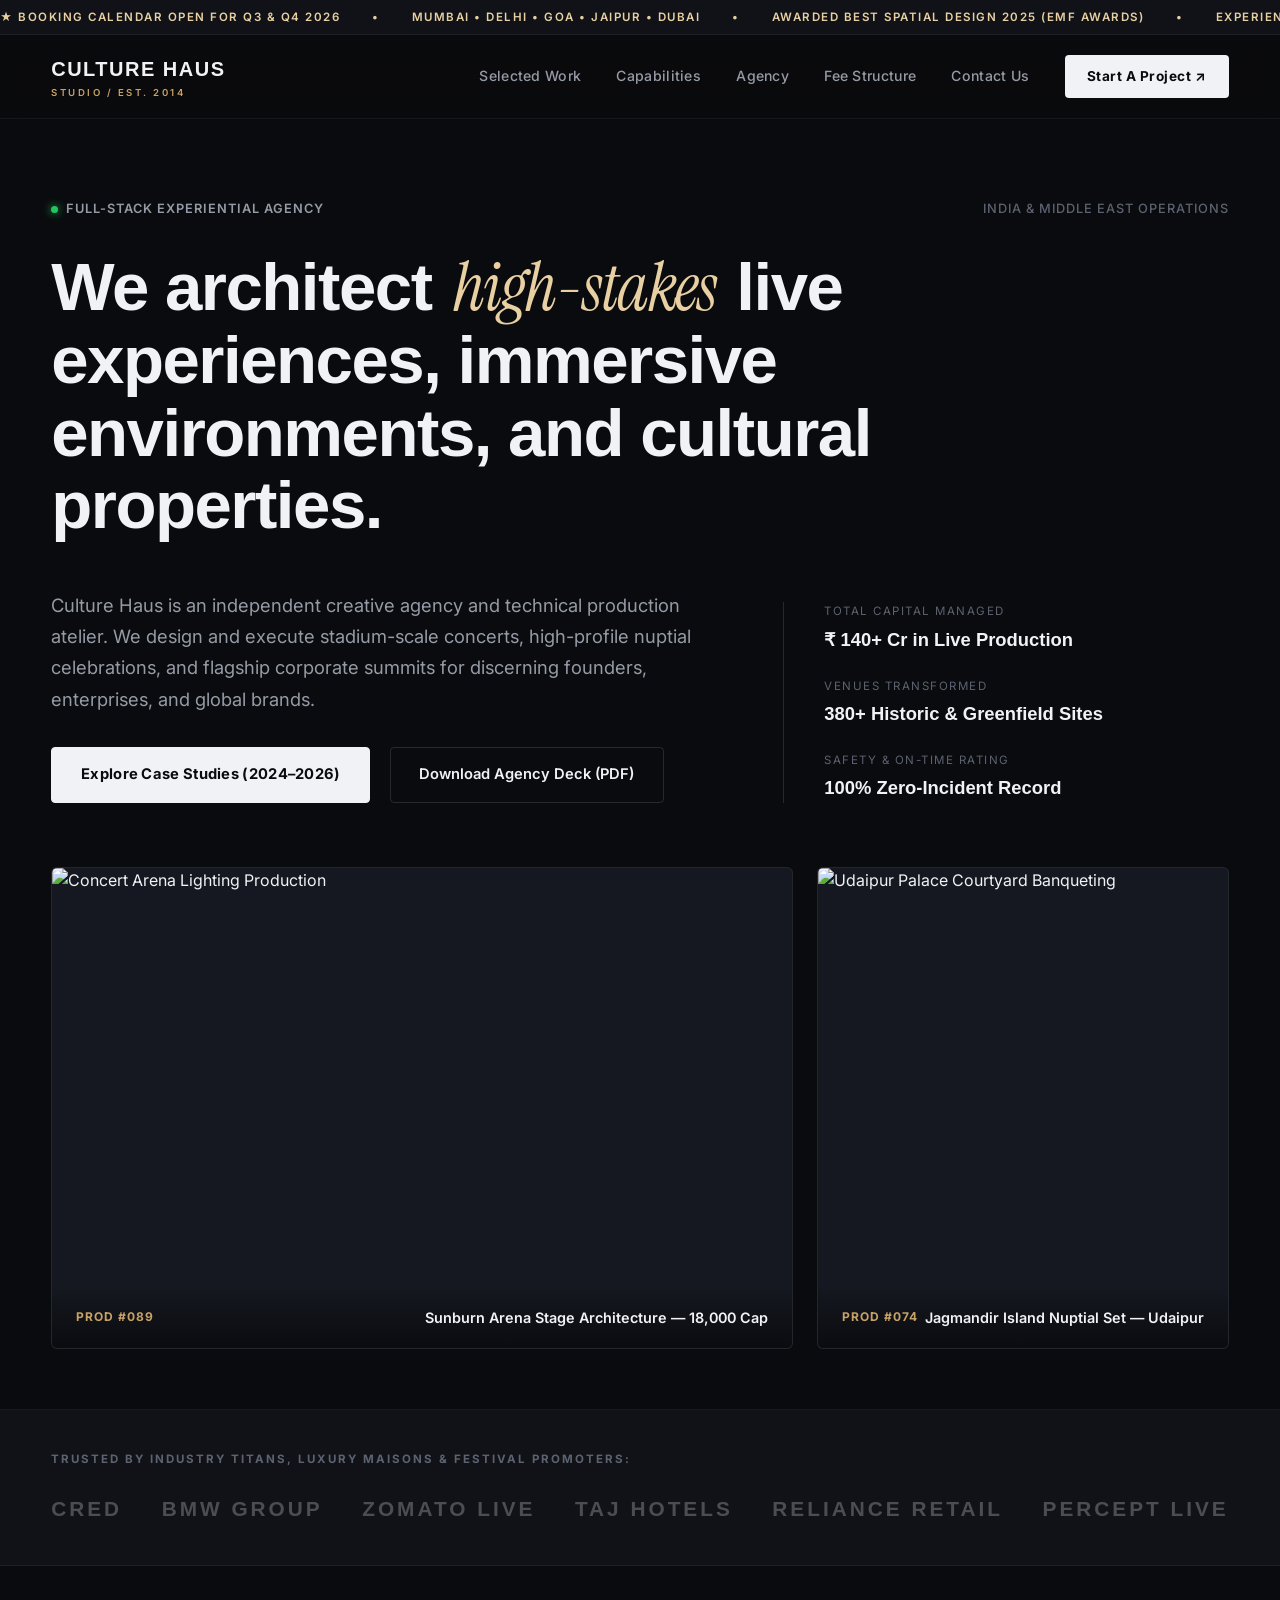
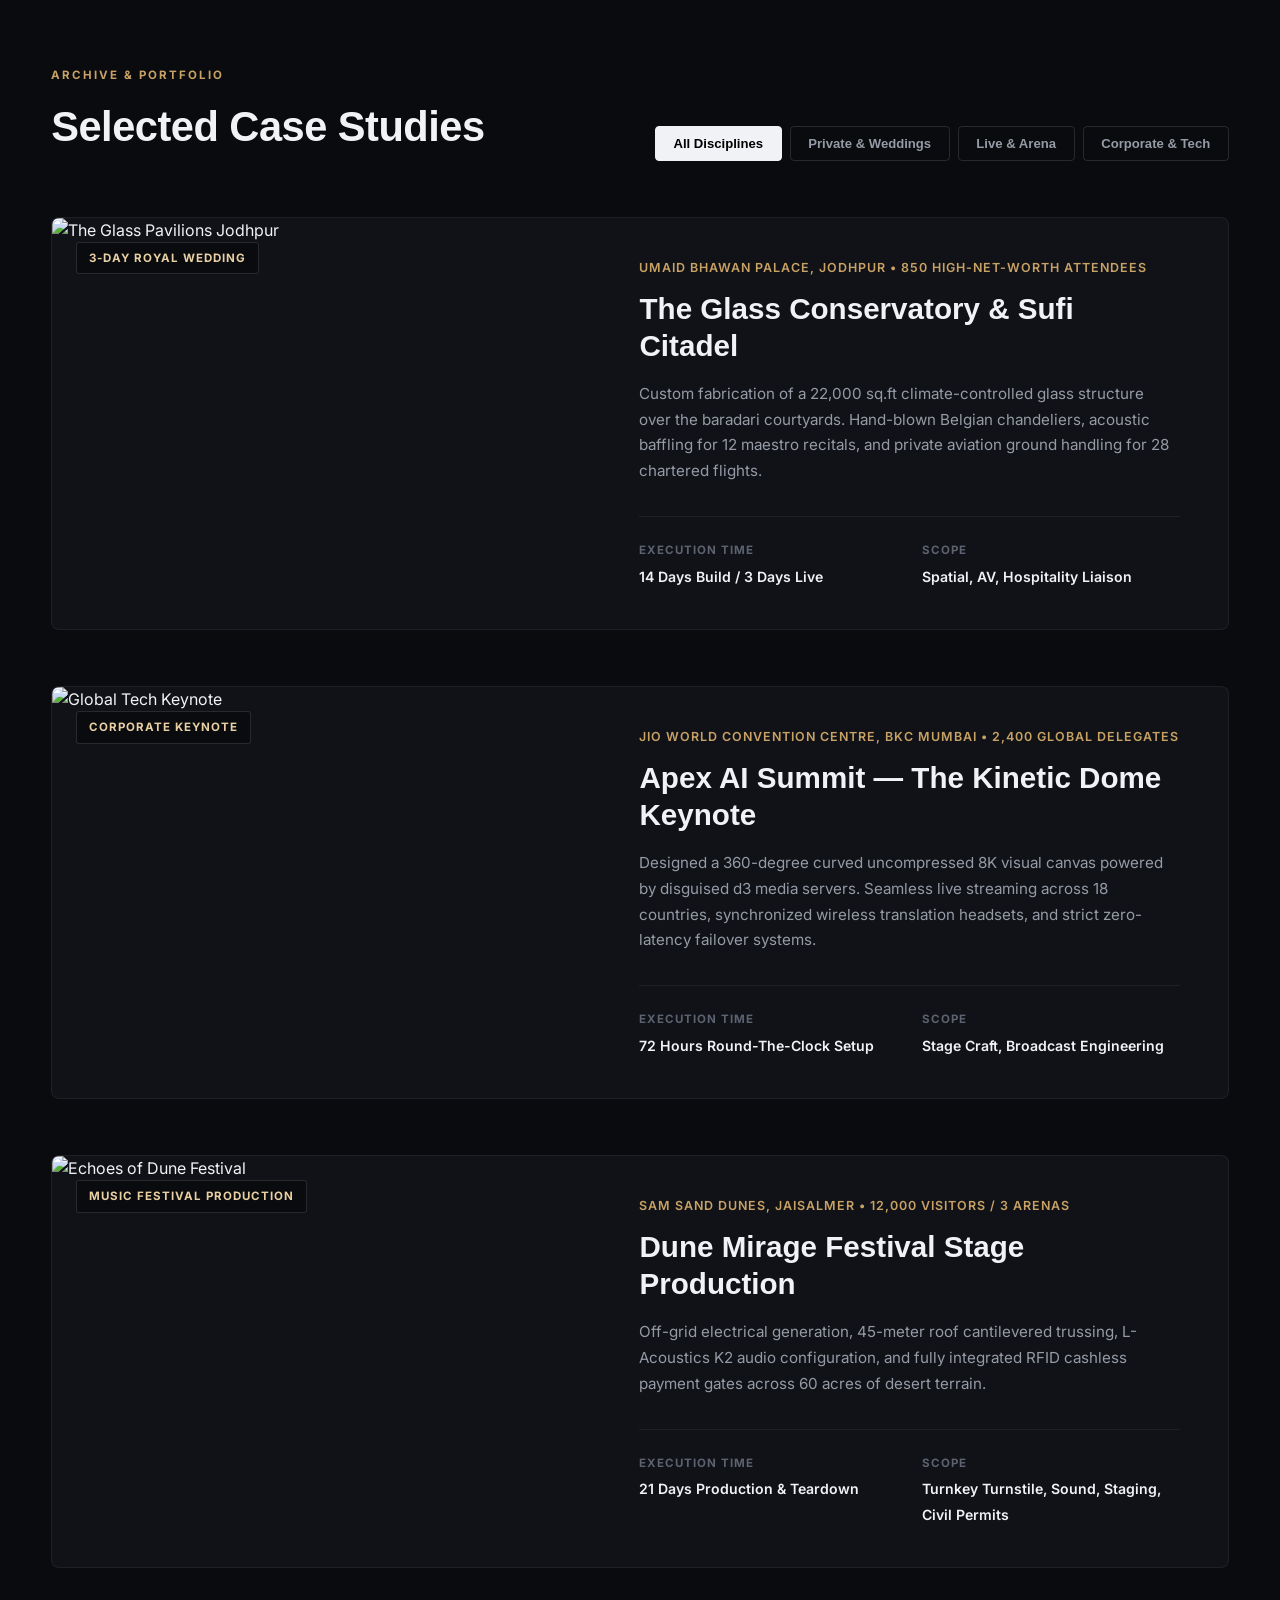
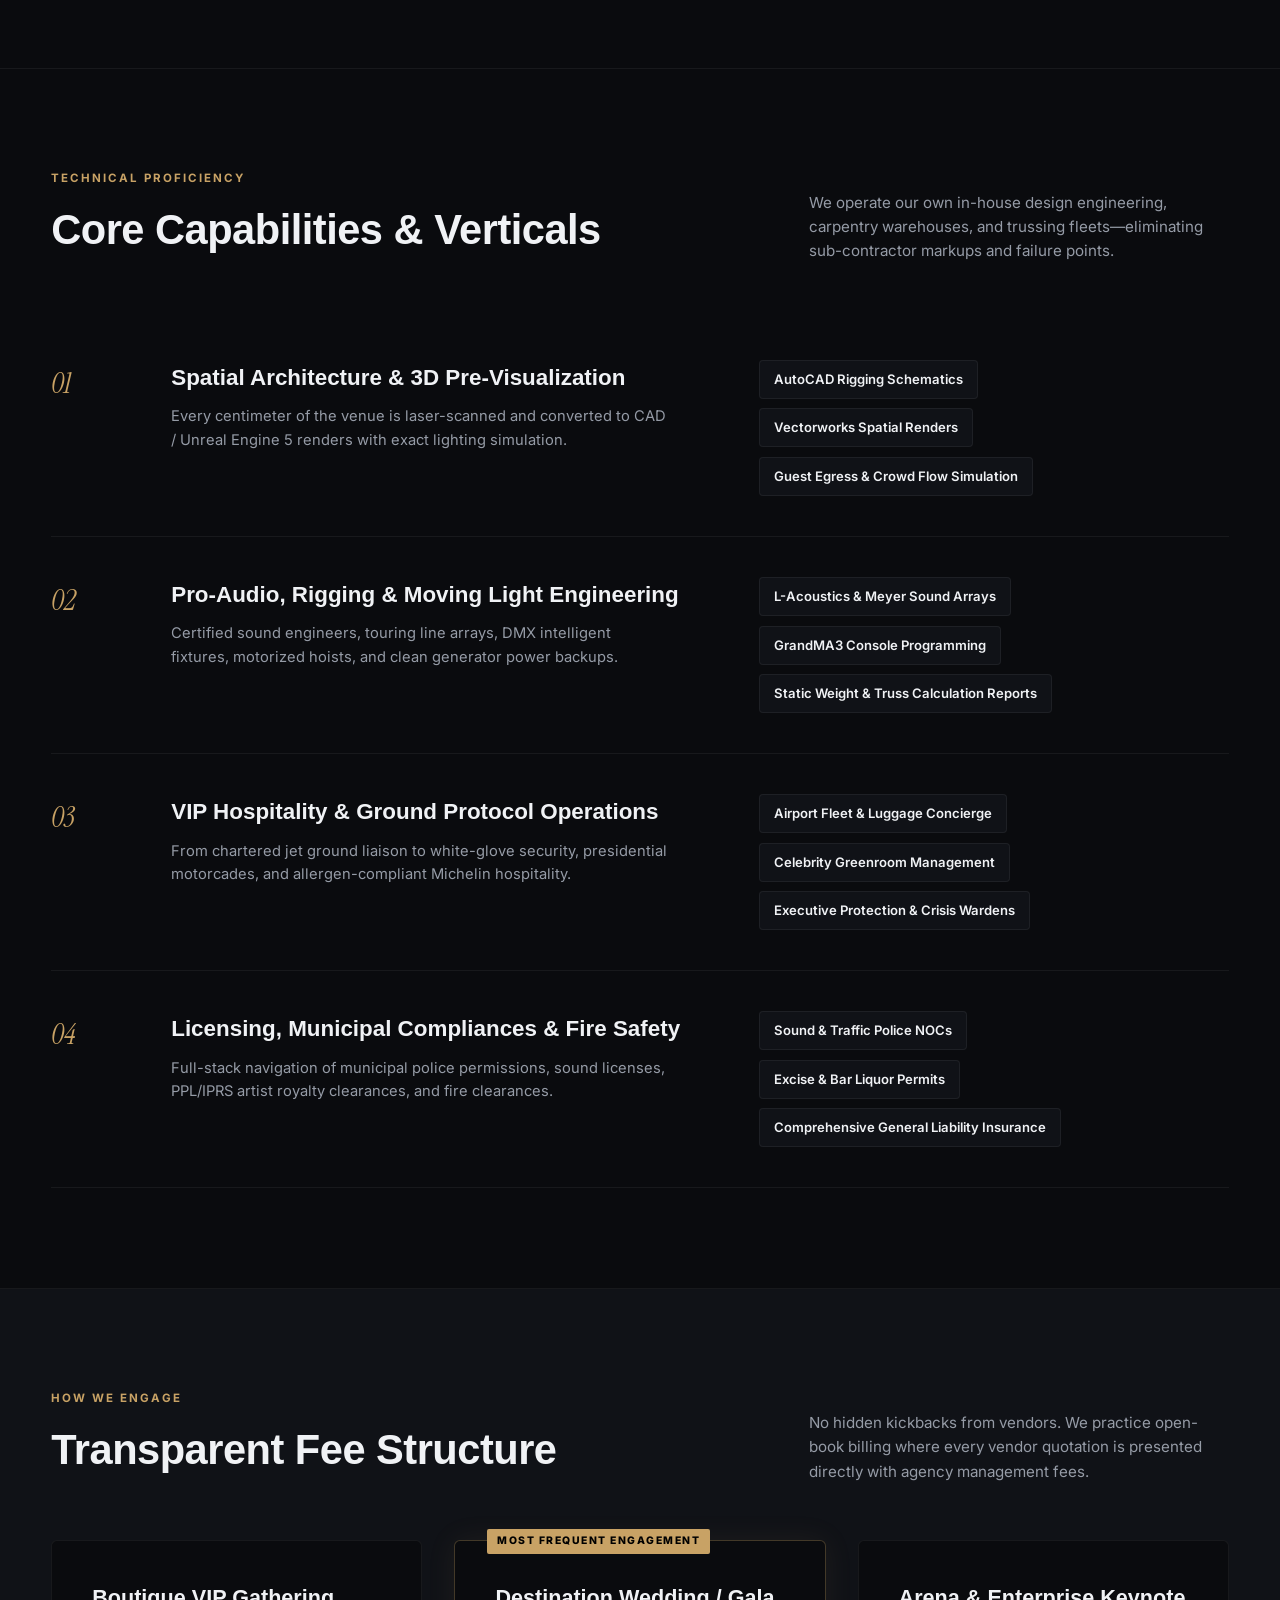
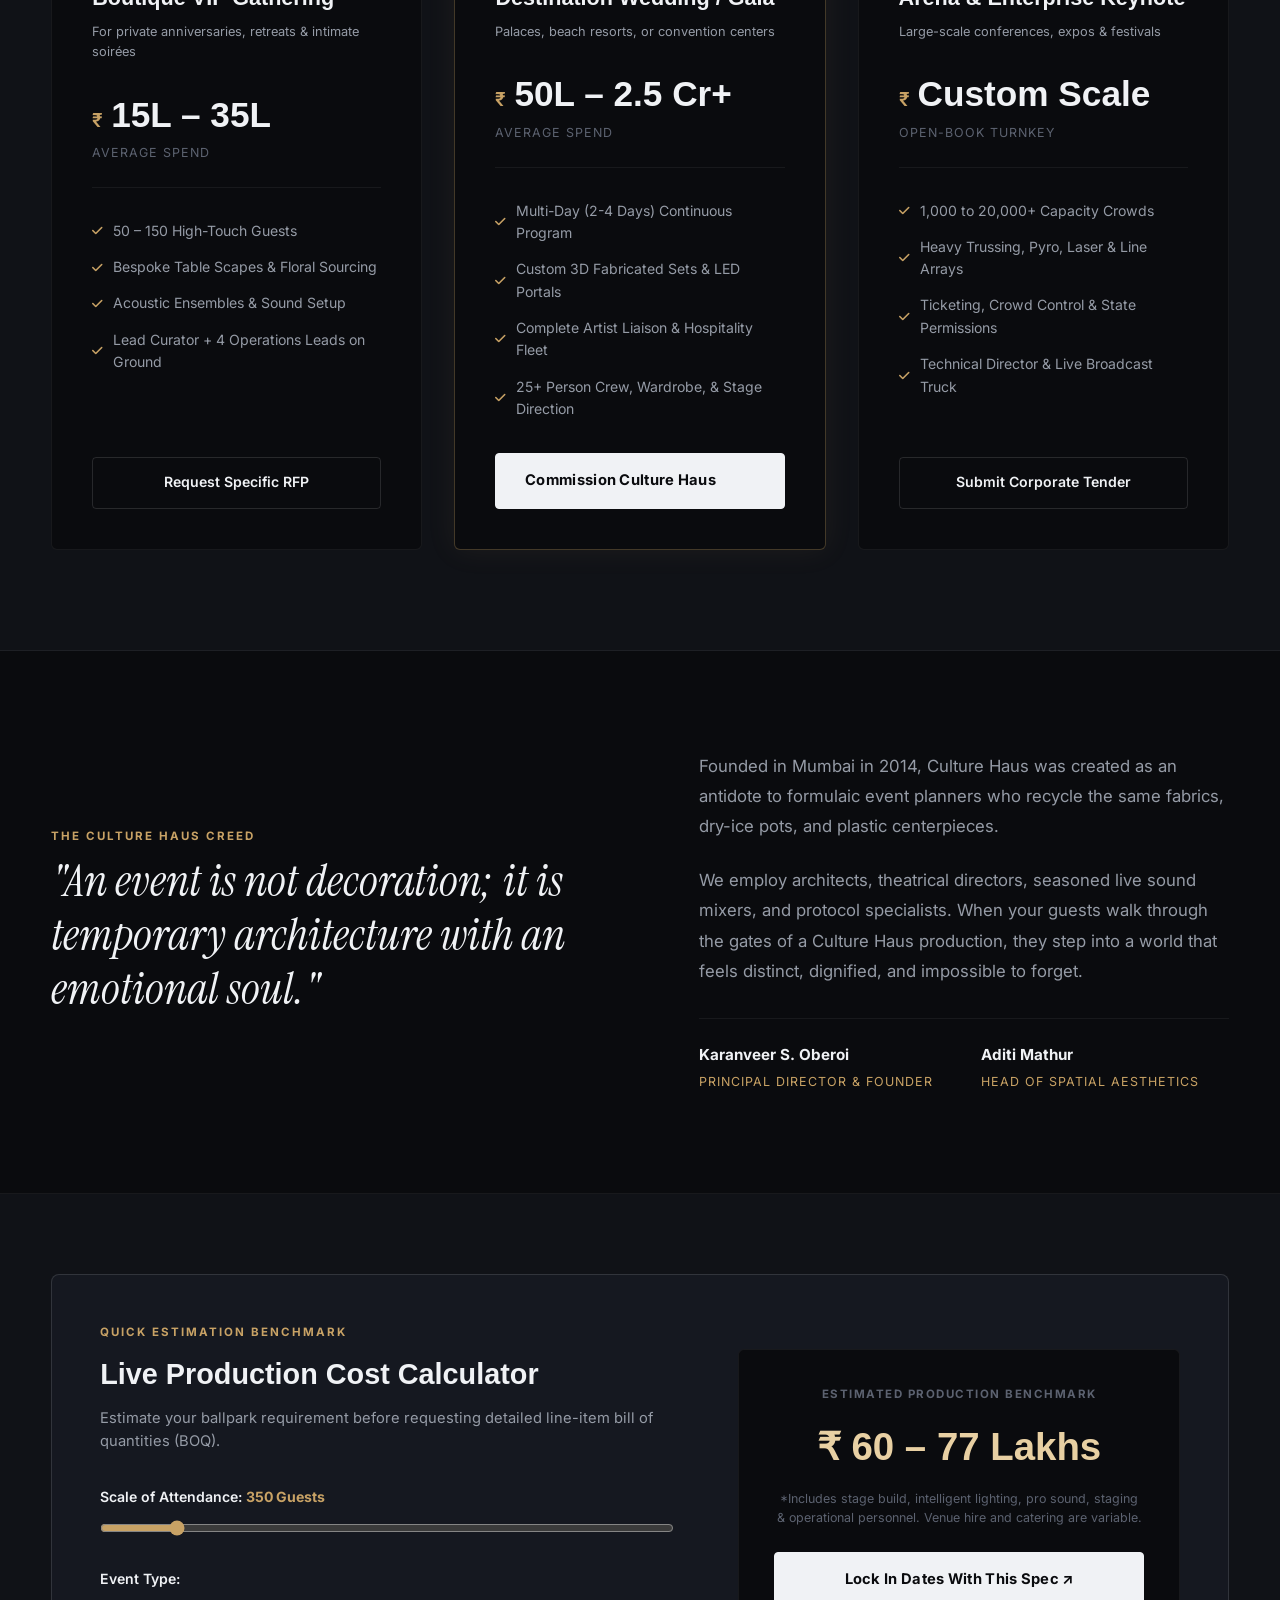
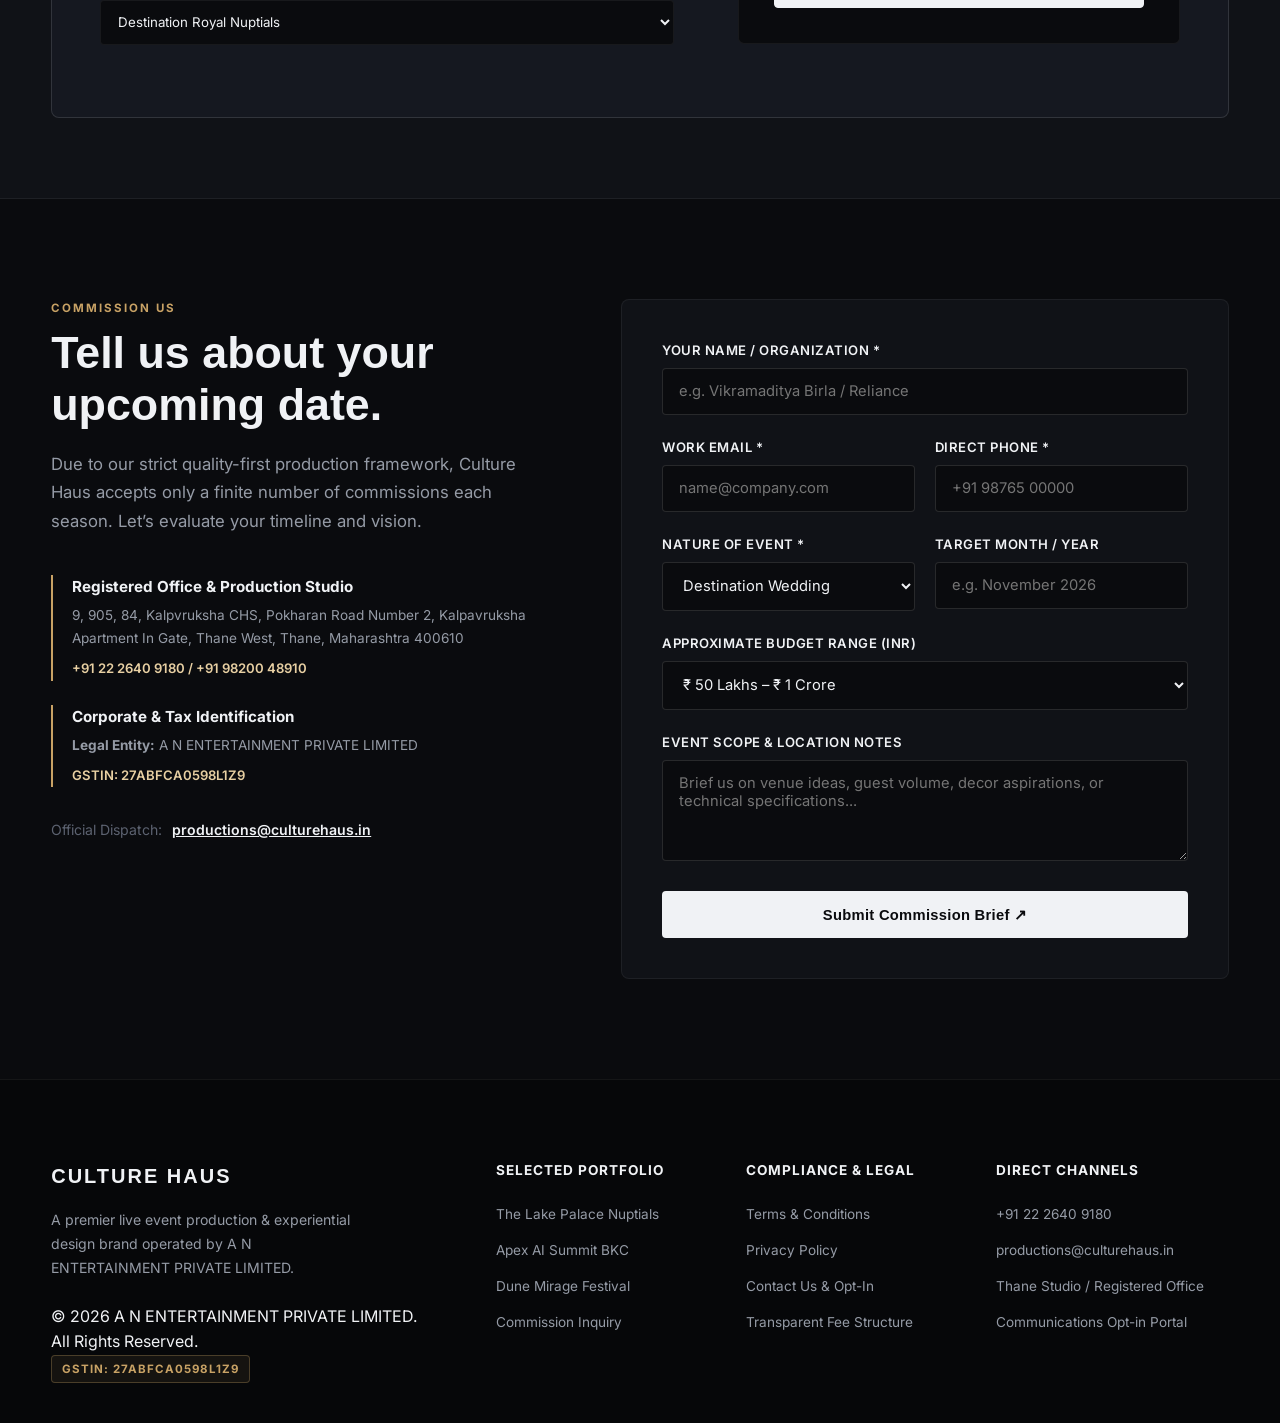
==== commit ba9b75bd: "Update brand name from Culture House to Culture Haus across all pages and metadata" ====
--- a/index.html
+++ b/index.html
@@ -3,7 +3,7 @@
 <head>
   <meta charset="UTF-8">
   <meta name="viewport" content="width=device-width, initial-scale=1.0">
-  <title>Culture House — Creative Event Production & Experiential Design Agency</title>
+  <title>Culture Haus — Creative Event Production & Experiential Design Agency</title>
   
   <!-- Modern Clean Typography -->
   <link rel="preconnect" href="https://fonts.googleapis.com">
@@ -35,7 +35,7 @@
   <header class="site-header" id="siteHeader">
     <div class="header-inner">
       <a href="#" class="site-logo">
-        <span class="logo-txt">CULTURE HOUSE</span>
+        <span class="logo-txt">CULTURE HAUS</span>
         <span class="logo-sub">STUDIO / EST. 2014</span>
       </a>
 
@@ -76,7 +76,7 @@
       <div class="hero-bottom-grid">
         <div class="hero-summary">
           <p>
-            Culture House is an independent creative agency and technical production atelier. We design and execute stadium-scale concerts, high-profile nuptial celebrations, and flagship corporate summits for discerning founders, enterprises, and global brands.
+            Culture Haus is an independent creative agency and technical production atelier. We design and execute stadium-scale concerts, high-profile nuptial celebrations, and flagship corporate summits for discerning founders, enterprises, and global brands.
           </p>
           <div class="hero-cta-group">
             <a href="#work" class="btn-solid">Explore Case Studies (2024–2026)</a>
@@ -367,7 +367,7 @@
             <li><i class="fa-solid fa-check"></i> Complete Artist Liaison & Hospitality Fleet</li>
             <li><i class="fa-solid fa-check"></i> 25+ Person Crew, Wardrobe, & Stage Direction</li>
           </ul>
-          <a href="#contact" class="btn-solid">Commission Culture House</a>
+          <a href="#contact" class="btn-solid">Commission Culture Haus</a>
         </div>
 
         <div class="price-card">
@@ -397,15 +397,15 @@
   <section class="credo-section" id="about">
     <div class="container credo-container">
       <div class="credo-left">
-        <span class="section-sup">THE CULTURE HOUSE CREED</span>
+        <span class="section-sup">THE CULTURE HAUS CREED</span>
         <h2>"An event is not decoration; it is temporary architecture with an emotional soul."</h2>
       </div>
       <div class="credo-right">
         <p>
-          Founded in Mumbai in 2014, Culture House was created as an antidote to formulaic event planners who recycle the same fabrics, dry-ice pots, and plastic centerpieces.
+          Founded in Mumbai in 2014, Culture Haus was created as an antidote to formulaic event planners who recycle the same fabrics, dry-ice pots, and plastic centerpieces.
         </p>
         <p>
-          We employ architects, theatrical directors, seasoned live sound mixers, and protocol specialists. When your guests walk through the gates of a Culture House production, they step into a world that feels distinct, dignified, and impossible to forget.
+          We employ architects, theatrical directors, seasoned live sound mixers, and protocol specialists. When your guests walk through the gates of a Culture Haus production, they step into a world that feels distinct, dignified, and impossible to forget.
         </p>
         <div class="founder-sign">
           <div class="f-info">
@@ -464,7 +464,7 @@
         <span class="section-sup">COMMISSION US</span>
         <h2 class="contact-headline">Tell us about your upcoming date.</h2>
         <p>
-          Due to our strict quality-first production framework, Culture House accepts only a finite number of commissions each season. Let’s evaluate your timeline and vision.
+          Due to our strict quality-first production framework, Culture Haus accepts only a finite number of commissions each season. Let’s evaluate your timeline and vision.
         </p>
 
         <div class="office-cards">
@@ -482,7 +482,7 @@
 
         <div class="direct-email">
           <span>Official Dispatch:</span>
-          <a href="mailto:productions@culturehouse.in">productions@culturehouse.in</a>
+          <a href="mailto:productions@culturehaus.in">productions@culturehaus.in</a>
         </div>
       </div>
 
@@ -553,7 +553,7 @@
   <footer class="site-footer">
     <div class="container footer-grid">
       <div class="f-brand">
-        <h3>CULTURE HOUSE</h3>
+        <h3>CULTURE HAUS</h3>
         <p>A premier live event production & experiential design brand operated by A N ENTERTAINMENT PRIVATE LIMITED.</p>
         <span class="f-copy">© 2026 A N ENTERTAINMENT PRIVATE LIMITED. All Rights Reserved.</span>
         <div class="legal-badge-footer">
@@ -585,7 +585,7 @@
         <h5>Direct Channels</h5>
         <ul>
           <li><a href="tel:+912226409180">+91 22 2640 9180</a></li>
-          <li><a href="mailto:productions@culturehouse.in">productions@culturehouse.in</a></li>
+          <li><a href="mailto:productions@culturehaus.in">productions@culturehaus.in</a></li>
           <li><a href="contact.html">Thane Studio / Registered Office</a></li>
           <li><a href="contact.html">Communications Opt-in Portal</a></li>
         </ul>
--- a/styles.css
+++ b/styles.css
@@ -1,5 +1,5 @@
 /* ==========================================================================
-   CULTURE HOUSE — Creative Agency & Event Production Atelier
+   CULTURE HAUS — Creative Agency & Event Production Atelier
    Architectural & Editorial Modern Minimalist Style
    Strictly Zero Generic AI Slop
    ========================================================================== */
